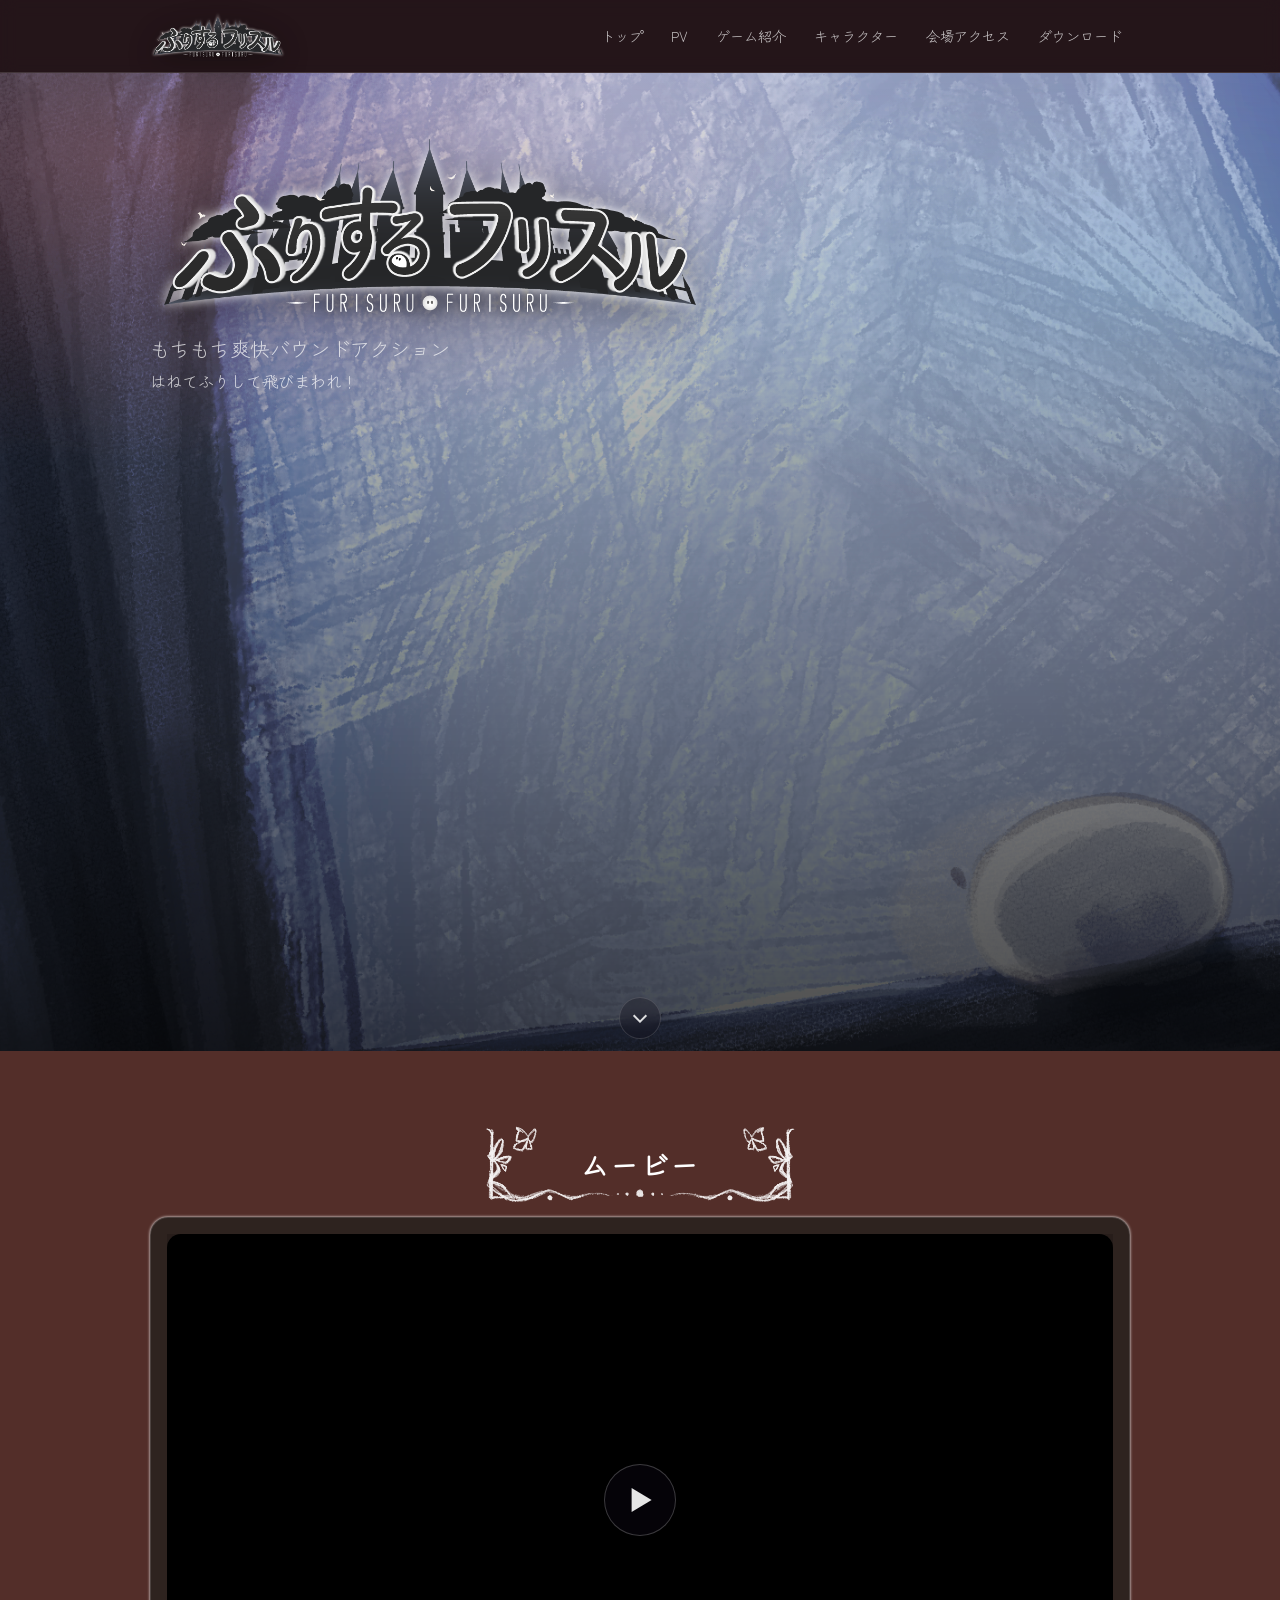
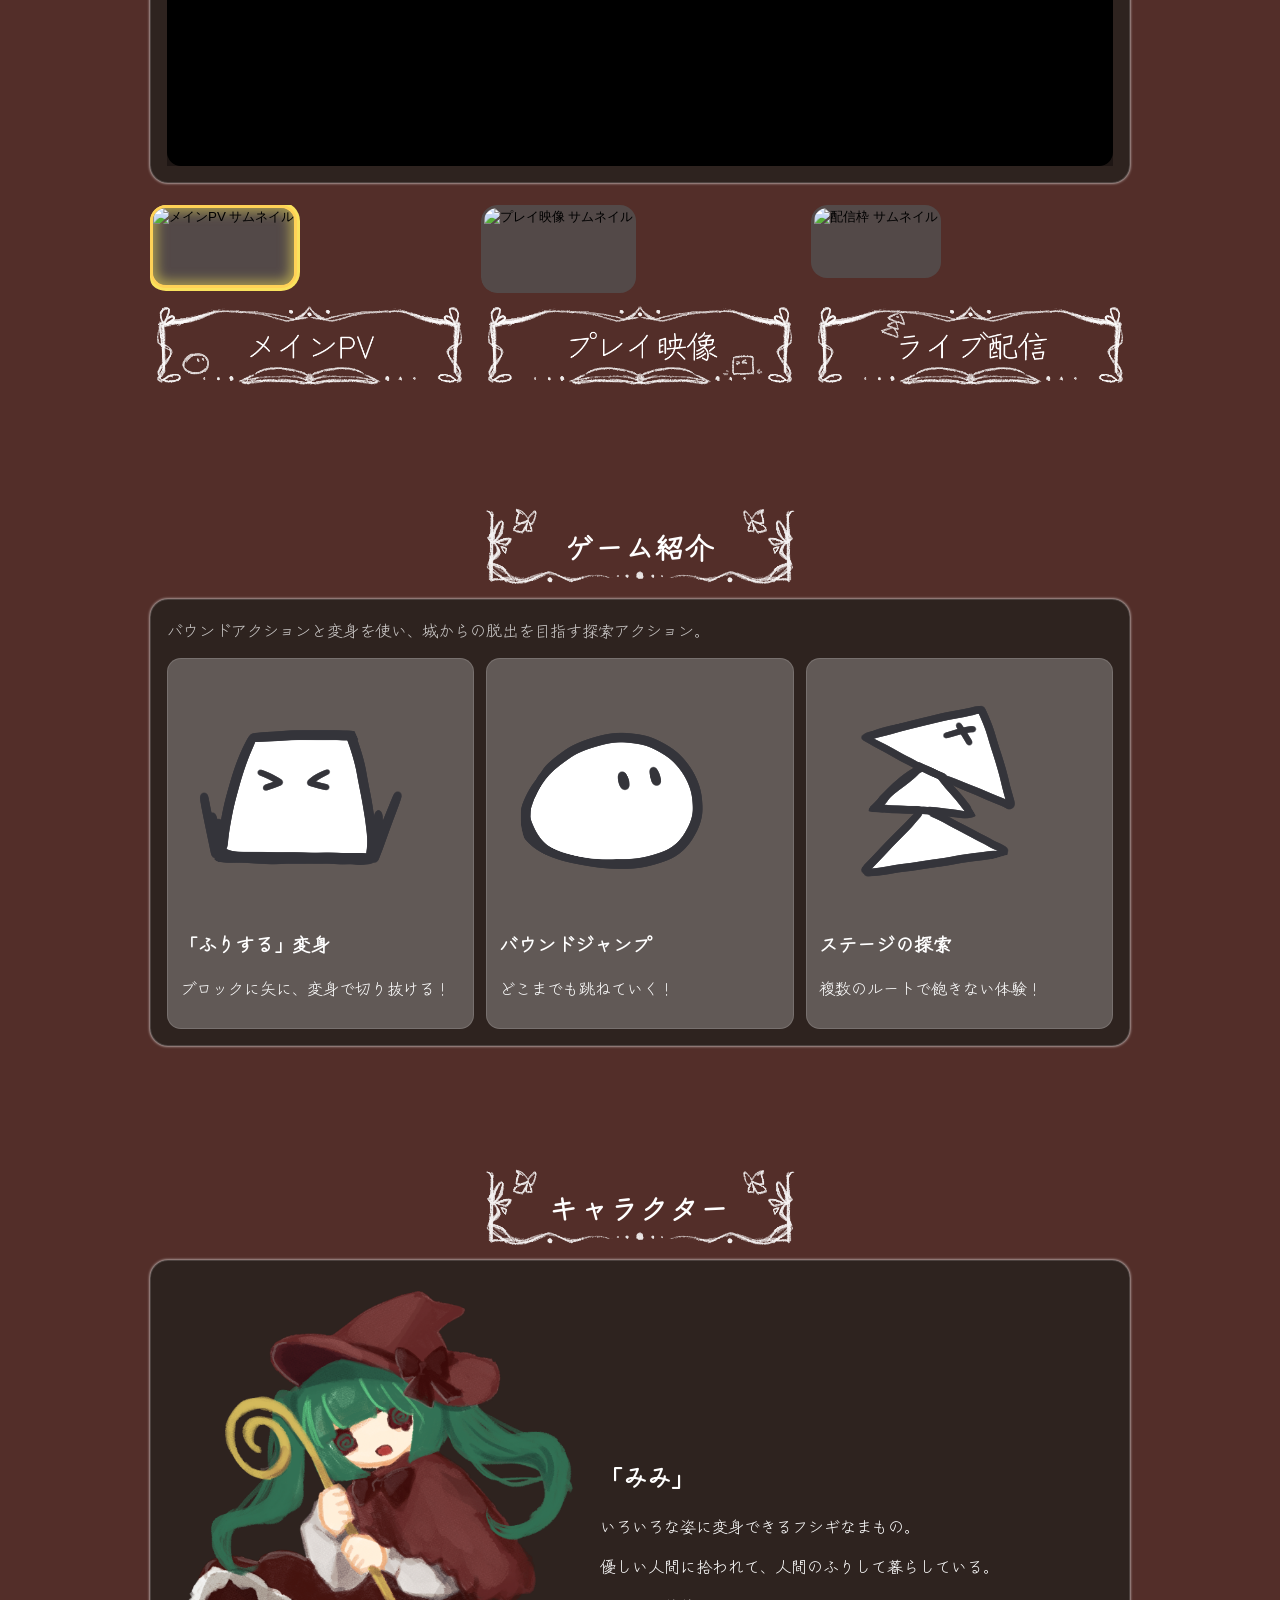
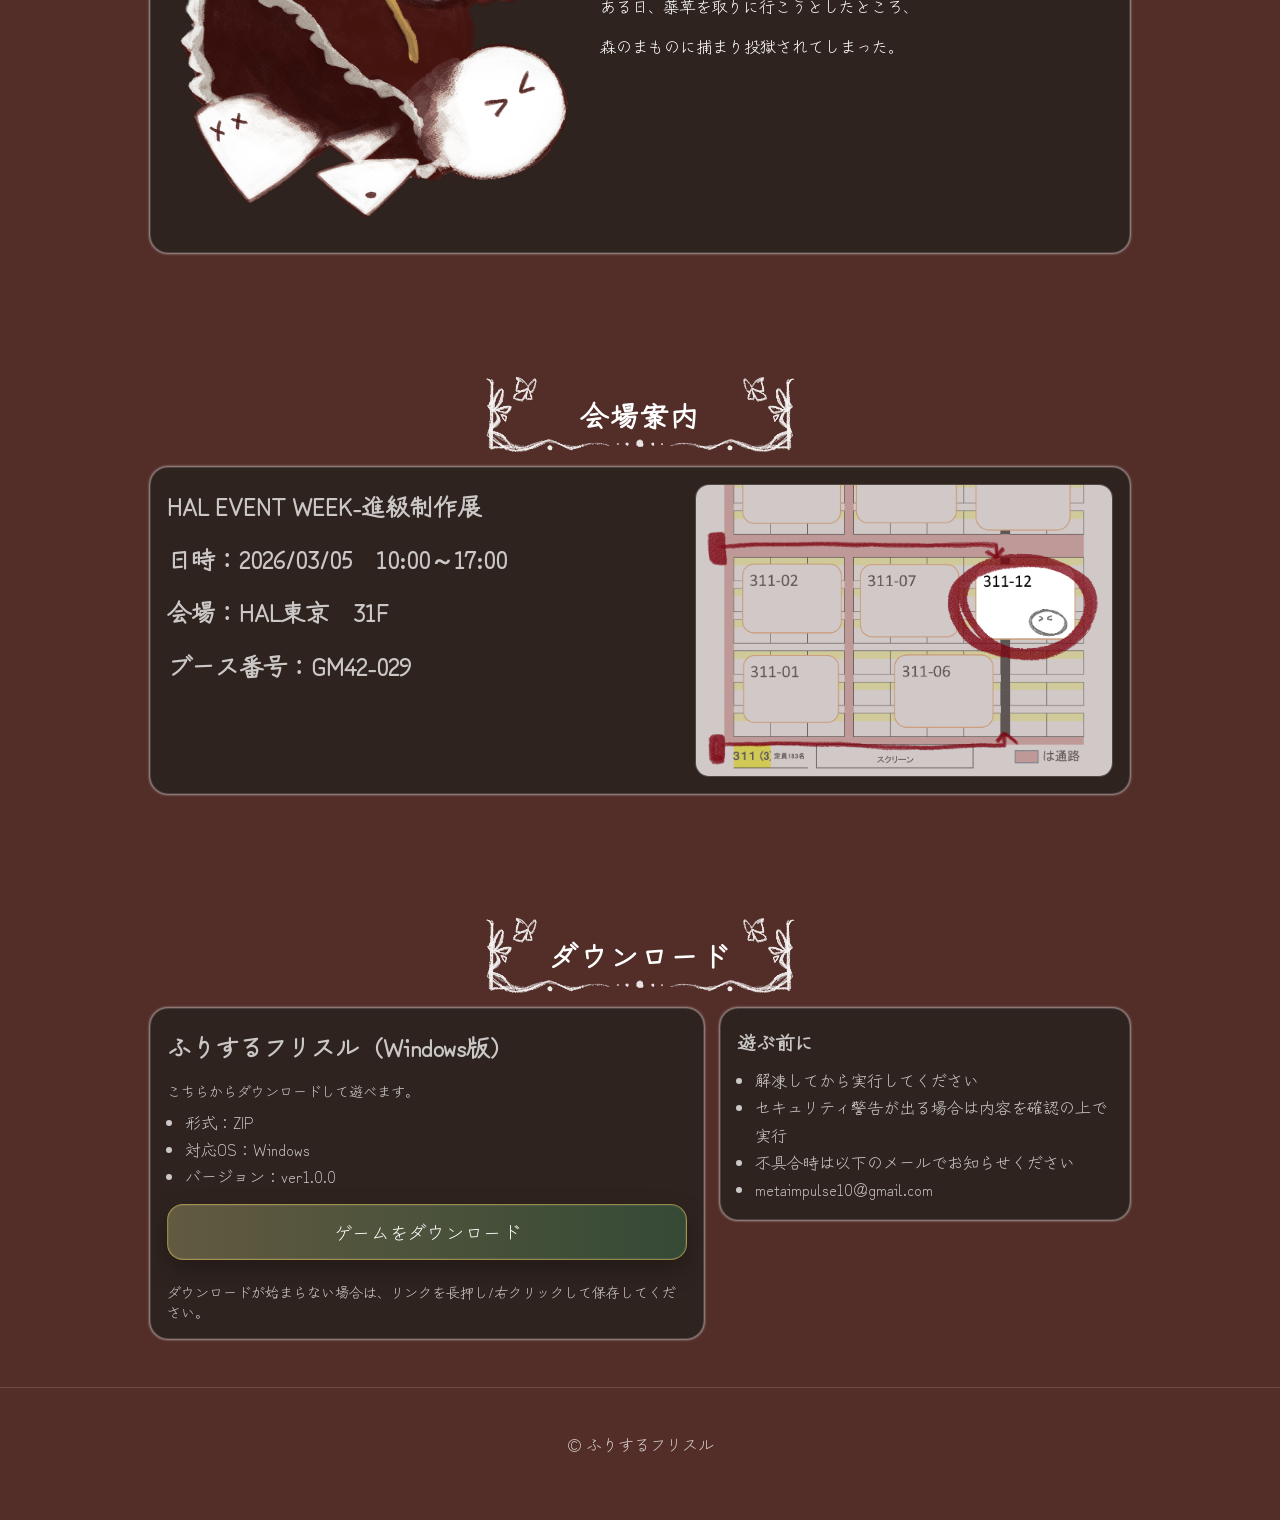
==== index.html @ 74f2aef3 "・アイコン入れた" ====
<!DOCTYPE html>
<html>
<head>
  <meta charset="UTF-8">
  <meta name="viewport" content="width=device-width, initial-scale=1">
  <link rel="icon" href="favicon.ico">
  <link rel="stylesheet" type="text/css" href="./stylesheet.css"/>
  <link href="https://fonts.googleapis.com/css2?family=Zen+Kurenaido&display=swap" rel="stylesheet">
  <title>ふりするフリスル</title>
  
  <!-- OGP / SNS Preview -->
  <meta property="og:type" content="website">
  <meta property="og:site_name" content="ふりするフリスル">
  <meta property="og:title" content="ふりするフリスル | もちもち爽快バウンドアクション">
  <meta property="og:description" content="はねてふりして飛びまわれ！ バウンドアクションと変身を使い、城からの脱出を目指す探索アクション。PV・キャラクター・会場案内・ダウンロード情報を掲載。">
  <meta property="og:url" content="https://planetalize.github.io/Furisuru_Pages/index.html">
<meta property="og:image" content="https://planetalize.github.io/Furisuru_Pages/ogp.webp?v=3">
  <meta property="og:image:width" content="1200">
  <meta property="og:image:height" content="630">
  <meta property="og:locale" content="ja_JP">

  <meta name="discord:card" content="summary_large_image">
  <meta name="discord:title" content="ふりするフリスル | もちもち爽快バウンドアクション">
  <meta name="discord:description" content="はねてふりして飛びまわれ！ バウンドアクションと変身を使い、城からの脱出を目指す探索アクション。PV・キャラクター・会場案内・ダウンロード情報を掲載。">
  <meta name="discord:image" content="https://planetalize.github.io/Furisuru_Pages/ogp.webp?v=3">

  <!-- Twitter Card（Discord以外にも効く） -->
  <meta name="twitter:card" content="summary_large_image">
  <meta name="twitter:title" content="ふりするフリスル | もちもち爽快バウンドアクション">
  <meta name="twitter:description" content="はねてふりして飛びまわれ！ PV・キャラクター・会場案内・ダウンロード情報を掲載。">
  <meta name="twitter:image" content="https://planetalize.github.io/Furisuru_Pages/ogp.webp?v=3">

  <!-- 任意（UIテーマ色） -->
  <meta name="theme-color" content="#3E433D">
</head>
<body>
  <header class="topbar">
    <div class="container">
    <div class="topbar__inner">
      <a class="brand">
        <img class="brand__logo" src="Titlelogo.png" alt="ふりするフリスル">
      </a>
      <nav class="nav">
        <a href="#top">トップ</a>
        <a href="#movie">PV</a>
        <a href="#about">ゲーム紹介</a>
        <a href="#chara">キャラクター</a>
        <a href="#access">会場アクセス</a>
        <!-- <a href="#call">呼び出し</a> -->
        <a href="#download">ダウンロード</a>
      </nav>
      </div>
    </div>
  </header>

  <main id="top">
    <!-- ヒーロー -->
    <section class="hero">
      <div class="hero__bg"></div>
      <div class="container">
      <div class="hero__inner">
        <div class="hero__text">
          <h1 class="title">
            <img class="title__logo" src="Titlelogo.png" alt="ふりするフリスル">
          </h1>
          <p class="catch">もちもち爽快バウンドアクション</p>
          <p class="subcatch">はねてふりして飛びまわれ！</p>
        </div>
      </div>
      </div>
      <a class="scroll-hint" href="#download" aria-label="下へスクロール">
        <span class="scroll-hint__chev" aria-hidden="true"></span>
      </a>
    </section>

        <!-- PV -->
<section id="movie" class="section">
  <div class="container">
    <h2 class="section-title"><span>ムービー</span></h2>

    <div class="card pv-card">
      <!-- メインプレイヤー -->
      <div class="pv-player" data-current="k9iTbm3f8bg">
        <div class="video__frame pv-embed">
          <iframe
            id="pvPlayer"
            src="https://www.youtube.com/embed/k9iTbm3f8bg?rel=0&modestbranding=1&playsinline=1"
            title="ふりするフリスル PV"
            loading="lazy"
            allow="accelerometer; autoplay; clipboard-write; encrypted-media; gyroscope; picture-in-picture; web-share"
            allowfullscreen>
          </iframe>
        </div>

        <!-- クリックで消える再生ボタンUI（オーバーレイ） -->
        <button class="pv-overlay" type="button" aria-label="再生">
          <span class="pv-overlay__btn" aria-hidden="true"></span>
        </button>
      </div>
    </div>

      <!-- 下部サムネ列（例：3本） -->
    <div class="pv-thumbs" aria-label="動画一覧">
      <button class="pv-thumb js-switch is-active" type="button"
              data-video="k9iTbm3f8bg" aria-pressed="true">
        <span class="pv-thumb__media">
          <img
            src="https://i.ytimg.com/vi/k9iTbm3f8bg/mqdefault.jpg"
            srcset="https://i.ytimg.com/vi/k9iTbm3f8bg/maxresdefault.jpg 1280w,
                    https://i.ytimg.com/vi/k9iTbm3f8bg/mqdefault.jpg 320w"
            sizes="(max-width: 860px) 33vw, 300px"
            alt="メインPV サムネイル"
            loading="lazy">
        </span>
      </button>

      <button class="pv-thumb js-switch" type="button"
              data-video="nunFXQN7xOU" aria-pressed="false">
        <span class="pv-thumb__media">
          <img
            src="https://i.ytimg.com/vi/nunFXQN7xOU/mqdefault.jpg"
            srcset="https://i.ytimg.com/vi/nunFXQN7xOU/maxresdefault.jpg 1280w,
                    https://i.ytimg.com/vi/nunFXQN7xOU/mqdefault.jpg 320w"
            sizes="(max-width: 860px) 33vw, 300px"
            alt="プレイ映像 サムネイル"
            loading="lazy">
        </span>
      </button>

      <button class="pv-thumb js-switch" type="button"
              data-video="htgd2StqLcw" aria-pressed="false">
        <span class="pv-thumb__media">
          <img
            src="https://i.ytimg.com/vi/htgd2StqLcw/mqdefault.jpg"
            srcset="https://i.ytimg.com/vi/htgd2StqLcw/maxresdefault.jpg 1280w,
                    https://i.ytimg.com/vi/htgd2StqLcw/mqdefault.jpg 320w"
            sizes="(max-width: 860px) 33vw, 300px"
            alt="配信枠 サムネイル"
            loading="lazy">
        </span>
      </button>
      <button class="pv-thumb js-switch" type="button"
              data-video="8nMypyx695M" aria-pressed="false">
              <img class="pv-thumb__banner" src="thumb_mainpv.png" alt="メインPV">
      </button>
      <button class="pv-thumb js-switch" type="button"
              data-video="VIDEO_ID_2" aria-pressed="false">
              <img class="pv-thumb__banner" src="thumb_play.png" alt="プレイ映像">
      </button>
      <button class="pv-thumb js-switch" type="button"
              data-video="VIDEO_ID_3" aria-pressed="false">
              <img class="pv-thumb__banner" src="thumb_stream.png" alt="配信枠">
      </button>
    </div>

  </div>
</section>

    <!-- ゲーム紹介 -->
    <section id="about" class="section">
      <div class="container">
        <h2 class="section-title"><span>ゲーム紹介</span></h2>

        <div class="card">
          <p class="lead">
            バウンドアクションと変身を使い、城からの脱出を目指す探索アクション。
          </p>

          <div class="features">
            <div class="feature">
              <div class="feature__media">
                <img src="cube_icon.png" alt="ふりする変身のイメージ">
              </div>
              <div class="feature__body">
                <h3>「ふりする」変身</h3>
                <p>ブロックに矢に、変身で切り抜ける！</p>
              </div>
            </div>
            <div class="feature">
                <div class="feature__media">
                  <img src="ball_icon.png" alt="バウンドジャンプのイメージ">
                </div>
              <div class="feature__body">
                <h3>バウンドジャンプ</h3>
                <p>どこまでも跳ねていく！</p>
              </div>
            </div>
            <div class="feature">
                <div class="feature__media">
                  <img src="arrow_icon.png" alt="ステージ探索のイメージ">
                </div>
              <div class="feature__body">
                <h3>ステージの探索</h3>
                <p>複数のルートで飽きない体験！</p>
              </div>
            </div>
          </div>
        </div>
      </div>
    </section>


    <!-- キャラクター -->
    <section id="chara" class="section">
      <div class="container">
        <h2 class="section-title"><span>キャラクター</span></h2>

        <div class="card split">
          <div class="split__media">
            <img src="furisuru_prof.png" alt="ふりする" />
          </div>
          <div class="split__text">
            <h2>「みみ」</h2>
            <p>いろいろな姿に変身できるフシギなまもの。</p>
            <p>優しい人間に拾われて、人間のふりして暮らしている。</p>
            <p>ある日、薬草を取りに行こうとしたところ、</p>
            <p>森のまものに捕まり投獄されてしまった。</p>
          </div>
        </div>
      </div>
    </section>

    <!-- 会場アクセス -->
    <section id="access" class="section">
      <div class="container">
        <h2 class="section-title"><span>会場案内</span></h2>
        <div class="card access-card">
          <div class="access-layout">
            <div class="access__text">
              <h2 class="lead">HAL EVENT WEEK-進級制作展</h2>
              <h2 class="lead">日時：2026/03/05　10:00～17:00</h2>
              <h2 class="lead">会場：HAL東京　31F</h2>
              <h2 class="lead">ブース番号：GM42-029</h2>
            </div>

            <div class="access__map">
              <img src="map_access.png" alt="会場案内マップ">
            </div>
          </div>
        </div>
      </div>
    </section>
    
    <!-- <section id="call" class="section">
      <div class="container">
        <h2 class="section-title"><span>呼び出し</span></h2>

        <div class="call-grid">

          <div class="card call-info">
            <h3 class="lead">当日、会場で整理券を配布予定！</h3>
            <ul class="call-notes">
              <li>整理券の呼び出し番号を会場内で掲示</li>
              <li>番号が近くなったらブース付近へお越しください</li>
              <li>混雑時は待ち時間が前後する場合があります</li>
            </ul>
          </div>


          <div class="card call-status" aria-live="polite">
            <p class="call-status__label">現在の呼び出し番号</p>
            <p class="call-status__number">なし</p>

            <div class="call-status__subgrid">
              <div class="call-mini">
                <p class="call-mini__label">待ち時間目安</p>
                <p class="call-mini__value">0分</p>
              </div>
              <div class="call-mini">
                <p class="call-mini__label">最終更新</p>
                <p class="call-mini__value">9:30</p>
              </div>
            </div>
          </div>
        </div>
      </div>
    </section> -->

    <!-- ダウンロード -->
    <section id="download" class="section">
      <div class="container">
        <h2 class="section-title"><span>ダウンロード</span></h2>

        <div class="download-grid">
          <!-- メインのDLカード -->
          <div class="card download-card">
            <div class="download-card__main">
              <div class="download-card__text">
                <h2 class="lead">ふりするフリスル（Windows版）</h2>
                <p class="note">こちらからダウンロードして遊べます。</p>
                <ul class="download-meta">
                  <li>形式：ZIP</li>
                  <li>対応OS：Windows</li>
                  <li>バージョン：ver1.0.0</li>
                </ul>
              </div>

              <div class="download-card__actions">
                <a class="download-btn"
                  href="https://github.com/planetalize/Furisuru_Pages/releases/latest/download/Furisuru_ver1.0.0.zip"
                  target="_blank" rel="noopener">
                  ゲームをダウンロード
                </a>

                <!-- 任意：ZIPが開かれた時の保険用 -->
                <p class="note">ダウンロードが始まらない場合は、リンクを長押し/右クリックして保存してください。</p>
              </div>
            </div>
          </div>

          <!-- 任意：補足カード（README / 操作説明 など） -->
          <div class="card download-subcard">
            <h3 class="lead">遊ぶ前に</h3>
            <ul class="download-meta">
              <li>解凍してから実行してください</li>
              <li>セキュリティ警告が出る場合は内容を確認の上で実行</li>
              <li>不具合時は以下のメールでお知らせください</li>
              <li>metaimpulse10@gmail.com</li>
            </ul>
          </div>
        </div>
      </div>
    </section>

    <footer class="footer">
      <div class="container">
        <p>© ふりするフリスル</p>
      </div>
    </footer>
  </main>
  
  <!-- 1) 埋め込みプレイヤー -->
<script>
(() => {
  const iframe = document.getElementById("pvPlayer");
  const playerWrap = document.querySelector(".pv-player");
  const overlay = document.querySelector(".pv-overlay");
  const switches = Array.from(document.querySelectorAll(".js-switch"));

  if (!iframe || !playerWrap || switches.length === 0) return;

  function setActive(videoId) {
    switches.forEach(btn => {
      const isActive = btn.dataset.video === videoId;
      btn.classList.toggle("is-active", isActive);
      btn.setAttribute("aria-pressed", isActive ? "true" : "false");
    });
  }

  function setVideo(videoId, autoplay) {
    if (!videoId) return;

    playerWrap.dataset.current = videoId;

    const url = new URL(`https://www.youtube.com/embed/${videoId}`);
    url.searchParams.set("rel", "0");
    url.searchParams.set("modestbranding", "1");
    url.searchParams.set("playsinline", "1");
    if (autoplay) url.searchParams.set("autoplay", "1");

    iframe.src = url.toString();

    // 再生UI（オーバーレイ）を消す
    playerWrap.classList.add("is-playing");

    // 選択サムネを強調
    setActive(videoId);
  }

  // 初期状態の選択を揃える（HTMLの is-active と data-current の不一致対策）
  setActive(playerWrap.dataset.current);

  // オーバーレイクリックで現在の動画を再生
  overlay?.addEventListener("click", () => {
    setVideo(playerWrap.dataset.current, true);
  });

  // サムネクリックでメイン差し替え＋再生
  switches.forEach(btn => {
    btn.addEventListener("click", () => {
      const videoId = btn.dataset.video;
      setVideo(videoId, true);
      iframe.scrollIntoView({ behavior: "smooth", block: "center" });
    });
  });
})();
</script>
</body>

</html>
---- stylesheet.css ----
/*--------------------------------------------------------
* stylesheet.css 
*---------------------------------------------------------
〈概要〉
*  index.htmlのスタイルを定義するCSSファイル
----------------------------------------------------------
〈内容〉
* bodyの背景色を設定
* テキストの色を設定
* ヘッダーの背景色を設定
* フォントファミリー、サイズ、色を設定
--------------------------------------------------------*/

:root{
  --bg:#532e29;
  --panel:rgba(20,14,30,0.70);
  --panel2:rgba(44,34,62,0.80);
  --text:#ffffff;
  --muted:rgba(255,255,255,0.75);
  --accent:#d48cff;
  --accent2:#ff9ccf;
  --border:rgba(255,255,255,0.14);
}

.zen-kurenaido-regular {
  font-family: "Zen Kurenaido", sans-serif;
  font-weight: lighter;
  font-style: normal;
}


*{ box-sizing:border-box; }
html,body{ margin:0; padding:0; }
body{
  color:#fff;
  background-color: var(--bg);
  background-size: cover;
  background-position: center;
  background-repeat: no-repeat;
  background-attachment: fixed; /* スマホだと重い場合あり */

  color:var(--text);
  font-family: "Zen Kurenaido", sans-serif;
}

a{ color:inherit; text-decoration:none; }
img{ max-width:100%; height:auto; display:block; }

.sr-only{
  position: absolute;
  width: 1px;
  height: 1px;
  padding: 0;
  margin: -1px;
  overflow: hidden;
  clip: rect(0,0,0,0);
  white-space: nowrap;
  border: 0;
}

.brand__logo{
  height: 48px;
  width: auto;
  display: block;
  filter: drop-shadow(0 6px 14px rgba(0,0,0,.35));
}

.title__logo{
  width: min(92vw, 560px);
  height: auto;
  display: block;
  filter: drop-shadow(0 12px 28px rgba(0,0,0,.40));
}

/* brand が画像でも崩れないように */
.brand{ display:flex; align-items:center; gap:10px; font-weight: 700; letter-spacing: .08em; }


.container{
  width:min(980px, 92vw);
  margin:0 auto;
}

.topbar{
  position:sticky;
  top:0;
  z-index:10;
  background:rgba(12,8,18,0.65);
  backdrop-filter: blur(8px);
  border-bottom:1px solid var(--border);
}
.topbar__inner{
  display:flex;
  align-items:center;
  justify-content:space-between;
  gap:16px;
  padding:12px 0;
}
.brand{ font-size:16px; letter-spacing:0.08em; }
.nav{ display:flex; gap:12px; font-size:14px; color:var(--muted); }
.nav a{ padding:6px 8px; border-radius:10px; }
.nav a:hover{ background:rgba(255,255,255,0.08); color:var(--text); }

.hero{
  position:relative;
  padding:56px 0 640px;
  overflow:hidden;
}
.hero__bg{
  position:absolute;
  inset:0;
    background:
    radial-gradient(1200px 520px at 12% 8%, rgba(255, 120, 120, 0.22), transparent 60%),
    radial-gradient(900px 420px at 88% 22%, rgba(130, 220, 255, .16), transparent 55%),
    linear-gradient(180deg, rgba(0,0,0,.10), rgba(0,0,0,.70)),
    url("hero.png") center / cover no-repeat;
  filter:saturate(1.05);
}
.hero__inner{
  position:relative;
  display:grid;
  grid-template-columns: 1.2fr 0.8fr;
  gap:24px;
  align-items:center;
}
.title{ font-size:44px; margin:0 0 8px; }
.catch{ font-size:20px; margin:0 0 6px; color:var(--muted); }
.subcatch{ margin:0 0 18px; color:var(--muted); }

.cta{ display:flex; gap:12px; flex-wrap:wrap; }
.btn{
  display:inline-flex;
  align-items:center;
  justify-content:center;
  padding:12px 16px;
  border-radius:14px;
  border:1px solid var(--border);
  background:rgba(255,255,255,0.06);
}
.btn--primary{
  background:linear-gradient(90deg, rgba(212,140,255,0.40), rgba(255,156,207,0.30));
  border-color:rgba(212,140,255,0.45);
}
.btn--ghost:hover,
.btn--primary:hover{ filter:brightness(1.08); }

.section{
  scroll-margin-top: 72px;
  padding:48px 0 ;
}

.section-title{
  position:relative;
  display:flex;
  justify-content:center;
  margin: 28px 0 14px;
  font-size: 28px;
  letter-spacing: 0.08em;
}
.section-title span{
  position:relative;
  padding: 18px 24px;
  z-index:1;
}
.section-title::before{
  content:"";
  position:absolute;
  left:50%;
  transform:translateX(-50%);
  top:50%;
  transform:translate(-50%,-50%);
  width:min(680px, 92vw);
  height:78px;
  background:url("frame_section.png") center/contain no-repeat;
  opacity:0.95;
  pointer-events:none;
}

.card{
  background:var(--panel);
  background-color: rgb(46, 35, 31);
  border:1px solid var(--border);
  border-radius:18px;
  padding:16px;
  box-shadow: 0 0px 3px rgb(255, 255, 255);
position:relative;
  overflow:hidden;
}
.card--link:hover{
  background:rgba(255, 255, 255, 0.06);
  border-color:rgb(255, 210, 87);
}

.card::before{
  content:"";
  position:absolute;
  inset:0;
  opacity:0.35;
  filter: blur(0px) saturate(1.1);
  pointer-events:none;
  z-index:0;
}
.card > *{ position:relative; z-index:1; }

.lead{ margin:0 0 14px; color:var(--muted); line-height:1.8; }

.features{
  display:grid;
  grid-template-columns: repeat(3, 1fr);
  gap:12px;
}
.feature{
  background:rgba(255, 255, 255, 0.247);
  border:1px solid var(--border);
  border-radius:14px;
  padding:12px;
}
.feature__icon{ color:var(--accent); margin-bottom:6px; }

/* YouTube iframeを動画っぽく扱う */
.video__frame{
  width:100%;
  aspect-ratio: 16 / 9;
  border-radius:14px;
  background:#000;
  border:0;
  display:block;
  overflow: hidden;
}

.video__frame iframe{
  width: 100%;
  height: 100%;
  border: 0;
  display: block;
}
.video__links{
  display: flex;
  flex-wrap: wrap;
  gap: 12px;
  margin-top: 12px;
}

/* ボタンカードを横並びに */
.pv-actions{
  margin-top:12px;
  display:flex;
  gap:12px;
}

.pv-action-card{
  flex:1;
  display:flex;
  flex-direction:column;
  gap:10px;
}

/* ボタンの見た目（既存btnを流用してもOK） */
.btn-link{
  display:inline-flex;
  align-items:center;
  justify-content:center;
  padding:12px 16px;
  border-radius:14px;
  border:1px solid var(--border);
  background:rgba(255,255,255,0.06);
}

/* 既存のbtn--primary相当の強調が欲しければ */
.btn-link:hover{
  filter:brightness(1.08);
}

.pv-action-help{
  margin:0;
  color:var(--muted);
  font-size:13px;
  line-height:1.5;
}

/* PVカード内の構成 */
.pv-card{
  display:flex;
  flex-direction:column;
  gap:12px;
  margin-bottom: 12px;
}

/* メインプレイヤー＋オーバーレイ */
.pv-player{
  position:relative;
}
.pv-player.is-playing .pv-overlay{
  opacity:0;
  pointer-events:none;
}

.pv-overlay{
  position:absolute;
  inset:0;
  border:0;
  background:linear-gradient(180deg, rgba(0,0,0,0.15), rgba(0,0,0,0.35));
  display:grid;
  place-items:center;
  cursor:pointer;
}
.pv-overlay__btn{
  width:72px;
  height:72px;
  border-radius:999px;
  border:1px solid rgba(255,255,255,0.22);
  background:rgba(12,8,18,0.45);
  backdrop-filter: blur(8px);
  position:relative;
}
.pv-overlay__btn::before{
  content:"";
  position:absolute;
  left:50%;
  top:50%;
  transform:translate(-42%,-50%);
  border-left:20px solid rgba(255,255,255,0.9);
  border-top:12px solid transparent;
  border-bottom:12px solid transparent;
}

/* サムネ一覧 */
.pv-thumbs{
  display:grid;
  grid-template-columns: repeat(3, 1fr);
  gap:12px;
  padding-top: 10px;
}
.pv-thumb{
  padding:0;
  border:0;
  border-radius:16px;
  background:rgba(255, 255, 255, 0.00);
  overflow:hidden;
  cursor:pointer;
  text-align:left;

  display:flex;
  flex-direction:column;
}

.pv-thumb__media{
  display:block;
  aspect-ratio: 16 / 9;
  background:#534948;
  overflow:hidden;

  /* 追加 */
  border:3px solid transparent;
  border-radius:16px 16px 16px 16px;  /* 上だけ丸める（バナーと分離するため） */
}

.pv-thumb__media img{
  width:100%;
  height:100%;
  display:block;
  object-fit: cover;
}

/* 選択中の強調（枠色＋外側の光） */
.pv-thumb.is-active .pv-thumb__media{
  border-color: rgb(255, 210, 87);
    box-shadow:
    0 0 0 3px rgb(250, 226, 93),
    0 0 12px 4px rgba(225,210,87,0.6) inset;
}

.pv-thumb__banner{
  width:100%;
  height:auto;
  display:block;
}

.split{
  display:grid;
  grid-template-columns: 0.9fr 1.1fr;
  gap:14px;
  align-items:center;
}
.split__media img{
  border-radius: 14px;
}
.note{ margin:12px 0 0; color:var(--muted); font-size:14px; }

.cards3{
  display:grid;
  grid-template-columns: repeat(3, 1fr);
  gap:12px;
}
.footer{
  padding:28px 0 48px;
  color:var(--muted);
  text-align:center;
  border-top:1px solid var(--border);
}

/* 会場案内：左テキスト / 右マップ */
.access-layout{
  display:grid;
  grid-template-columns: 1.1fr 0.9fr;
  gap:16px;
  align-items:start;
}

.access__text .lead{
  margin: 0 0 10px;
}

.access__text .note{
  margin-top: 8px;
}

.access__map{
  border:1px solid var(--border);
  border-radius:14px;
  overflow:hidden;
  background: rgba(255,255,255,0.03);
}

.access__map img{
  width:100%;
  height:auto;
  display:block;
  object-fit:cover;
}

/* 呼び出しセクション：2カード構成 */
.call-grid{
  display:grid;
  grid-template-columns: 1fr 0.95fr;
  gap:16px;
  align-items:start;
}

.call-notes{
  margin: 10px 0 0;
  padding-left: 18px;
  color: var(--muted);
  line-height: 1.7;
}

.call-status{
  display:flex;
  flex-direction:column;
  gap:12px;
  background:
    radial-gradient(600px 180px at 50% -20%, rgba(243, 255, 140, 0.16), transparent 60%),
    rgba(49, 54, 50, 0.95);
}

.call-status__label{
  margin:0;
  color: var(--muted);
  font-size: 14px;
  letter-spacing: 0.06em;
}

.call-status__number{
  margin:0;
  font-size: clamp(36px, 7vw, 64px);
  line-height: 1;
  color: #fff4c8;
  text-shadow: 0 0 12px rgba(255, 210, 87, 0.25);
}

.call-status__subgrid{
  display:grid;
  grid-template-columns: 1fr 1fr;
  gap:10px;
}

.call-mini{
  border:1px solid var(--border);
  border-radius:12px;
  padding:10px 12px;
  background: rgba(255,255,255,0.03);
}

.call-mini__label{
  margin:0;
  color: var(--muted);
  font-size: 12px;
}

.call-mini__value{
  margin:4px 0 0;
  font-size: 22px;
  line-height: 1.2;
}

/* ダウンロードセクション */
.download-grid{
  display:grid;
  grid-template-columns: 1.15fr 0.85fr;
  gap:16px;
  align-items:start;
}

.download-card__main{
  display:flex;
  flex-direction:column;
  gap:14px;
}

.download-card__text .lead{
  margin:0 0 8px;
}

.download-meta{
  margin:8px 0 0;
  padding-left:18px;
  color:var(--muted);
  line-height:1.7;
}

.download-card__actions{
  display:flex;
  flex-direction:column;
  gap:10px;
}

/* DLボタン（このセクション専用） */
.download-btn{
  display:inline-flex;
  align-items:center;
  justify-content:center;
  width:100%;
  min-height:56px;
  padding:14px 18px;
  border-radius:16px;
  border:1px solid rgba(255,210,87,0.45);
  background:linear-gradient(90deg, rgba(254, 255, 167, 0.25), rgba(87, 255, 157, 0.18));
  box-shadow:
    0 0 0 1px rgba(255,255,255,0.08) inset,
    0 10px 24px rgba(0,0,0,0.25);
  color:#fff;
  font-size:18px;
  letter-spacing:0.04em;
  text-align:center;
  cursor:pointer;
}

.download-btn:hover{
  filter:brightness(1.08);
}

.download-subcard .lead{
  margin:0 0 8px;
}

/* スクロール誘導（ヒーロー下の矢印） */
.scroll-hint{
  position:absolute;
  left:50%;
  bottom:12px;
  transform:translateX(-50%);
  width:42px;
  height:42px;
  display:grid;
  place-items:center;
  border-radius:999px;
  border:1px solid var(--border);
  background:rgba(12,8,18,0.28);
  backdrop-filter: blur(8px);
  z-index:2; /* hero__bg より前に */
}

.scroll-hint__chev{
  width:10px;
  height:10px;
  border-right:2px solid rgba(255,255,255,0.85);
  border-bottom:2px solid rgba(255,255,255,0.85);
  transform: rotate(45deg);
  margin-top:-4px;
  animation: scrollHint 1.2s ease-in-out infinite;
}

@keyframes scrollHint{
  0%,100%{ opacity:0.6; margin-top:-4px; }
  50%{ opacity:1; margin-top:2px; }
}

@media (prefers-reduced-motion: reduce){
  .scroll-hint__chev{ animation:none; }
}
@media (prefers-reduced-motion: no-preference){
  html{ scroll-behavior: smooth; }
}

/* スマホ最適化 */
@media (max-width: 860px){
  /* 既存 */
  .features{ grid-template-columns: 1fr; }
  .split{ grid-template-columns: 1fr; }
  .cards3{ grid-template-columns: 1fr; }
  .nav{ display:none; }
  body{ background-attachment: scroll; }

  /* 追加：ヒーローを目立たせる */
  .hero{
    padding: 22px 0 22px;
  }

  .hero__inner{ 
    grid-template-columns: 1fr;
    gap: 16px;
  }

  .hero__art img{
    width: min(78vw, 320px);
    margin: 8px auto 0;
  }

  .hero__text{
    text-align: left;          /* 好みで center でもOK */
  }

  .title{
    font-size: 38px;           /* もう一段強くする */
    line-height: 1.1;
  }

  .catch{
    font-size: 16px;
  }

  .subcatch{
    font-size: 14px;
  }

  .cta{
    display: flex;
    flex-direction: column;
    gap: 12px;
  }

  .btn{
    width: 100%;
    min-width: 0;
    padding: 14px 16px;
  }

  /* About 内の feature を 1カラムでカードとして表示 */
  #about .features{ gap: 12px; }
  #about .feature{
    border: 1px solid rgba(255,255,255,0.10);
    background: rgba(255,255,255,0.04);
    padding: 14px 14px;
    border-radius: 16px;
  }
  #about .feature + .feature{ border-top: 0; }
  
  .section{ padding: 32px 0; }
  
  .feature{
    display: flex;
    gap: 10px;
    align-items: flex-start;
  }
  .feature__icon{ margin-top: 2px; line-height: 1; }
  
  .feature__body h3{ 
    font-size:18px; letter-spacing:0.02em; 
    margin: 0;
  }
  .feature__body p{ 
    color: var(--muted); line-height: 1.7; 
    margin: 6px 0 0;
  }

  .brand__logo{ height: 20px; }
  .title__logo{ width: min(92vw, 420px); }

    .access-layout{
    grid-template-columns: 1fr;
  }

  .call-grid{
    grid-template-columns: 1fr;
  }

  /* 数字カードを先に見せたいなら */
  .call-status{
    order: -1;
  }

    .download-grid{
    grid-template-columns: 1fr;
  }

  .download-btn{
    font-size:16px;
    min-height:52px;
  }

}
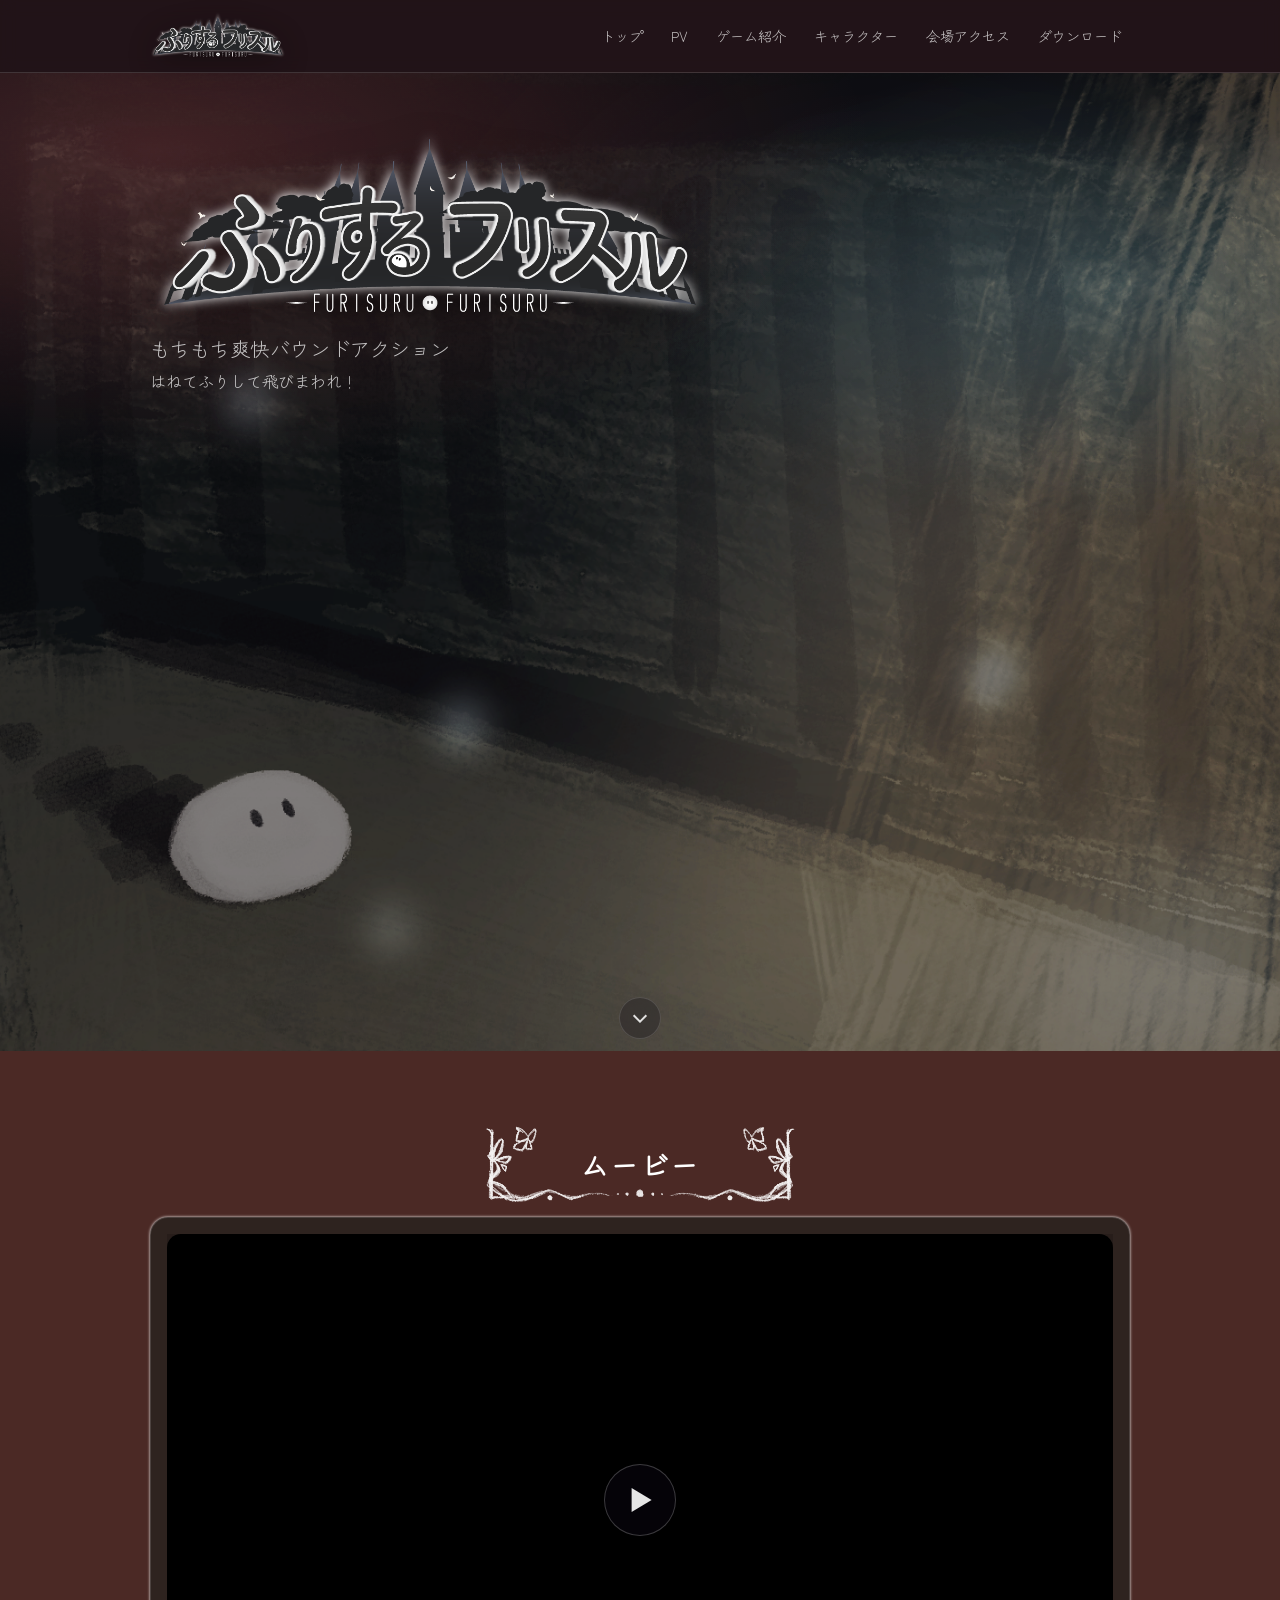
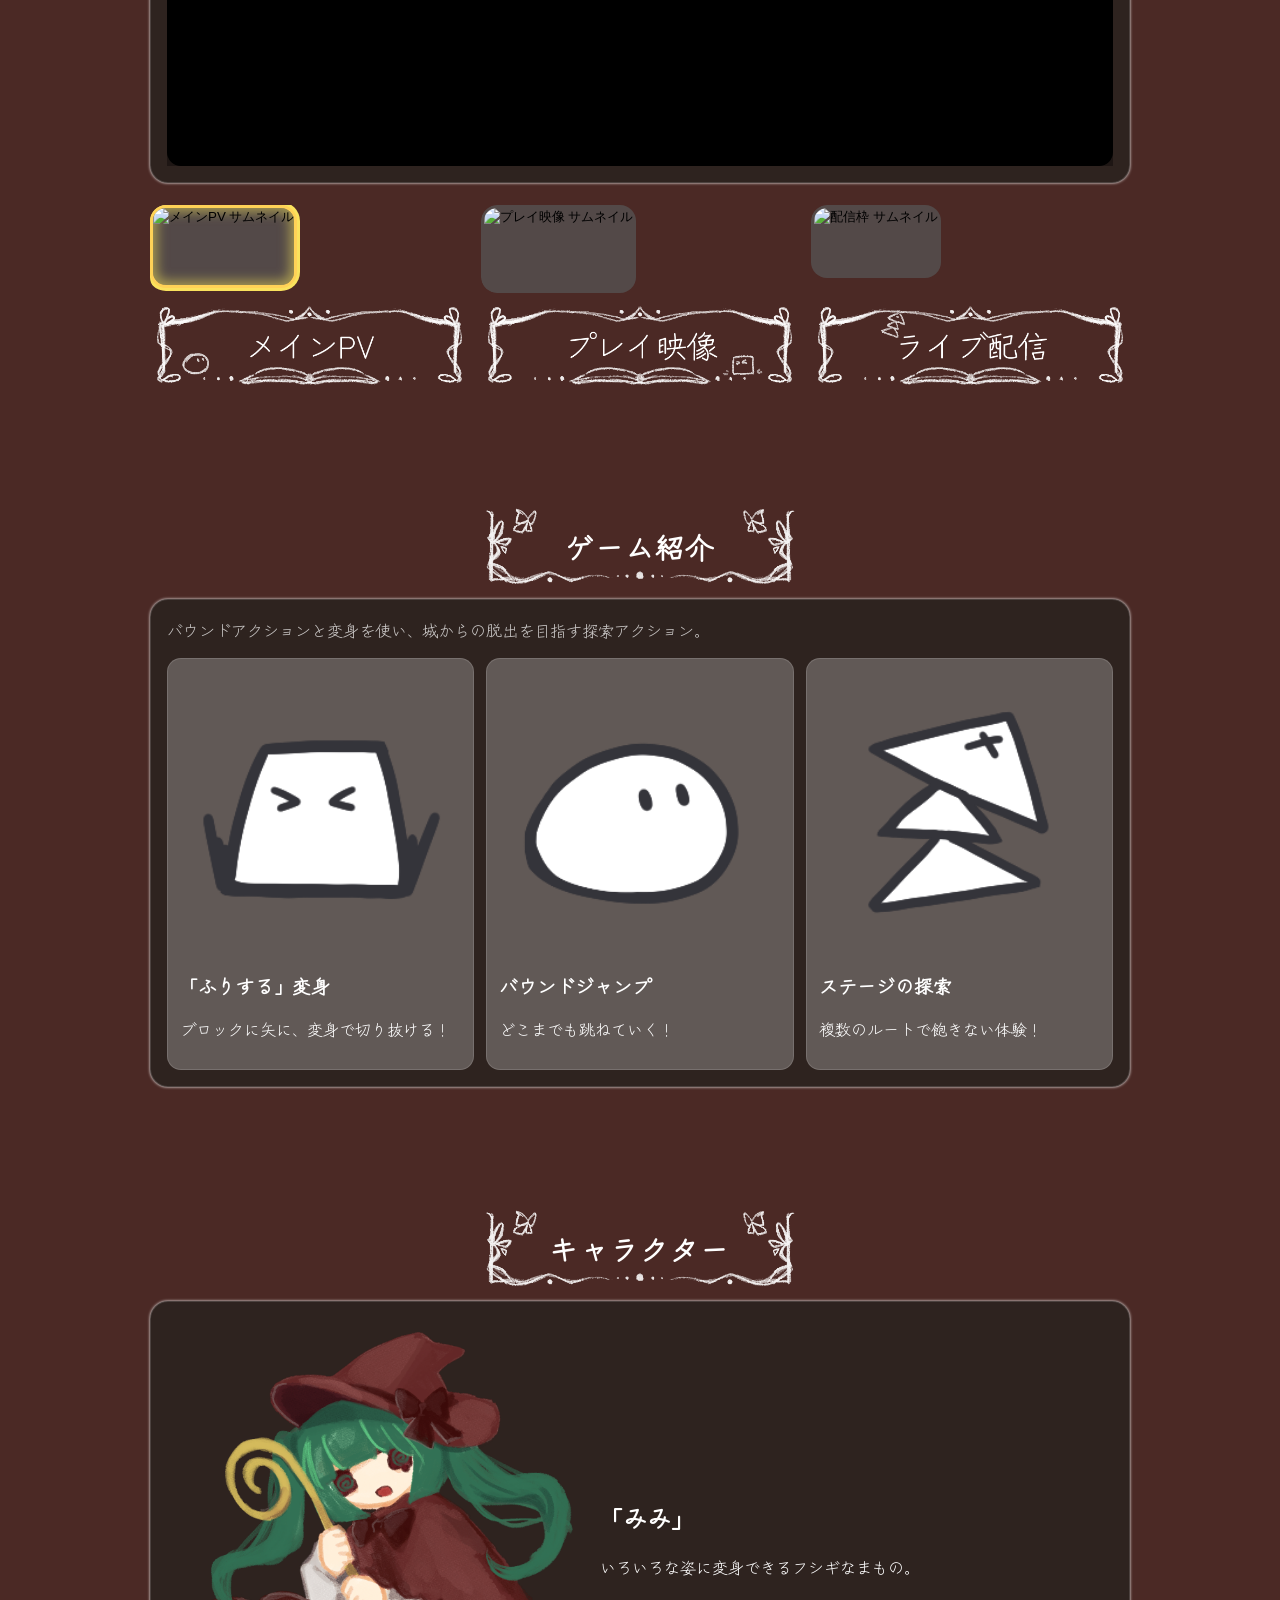
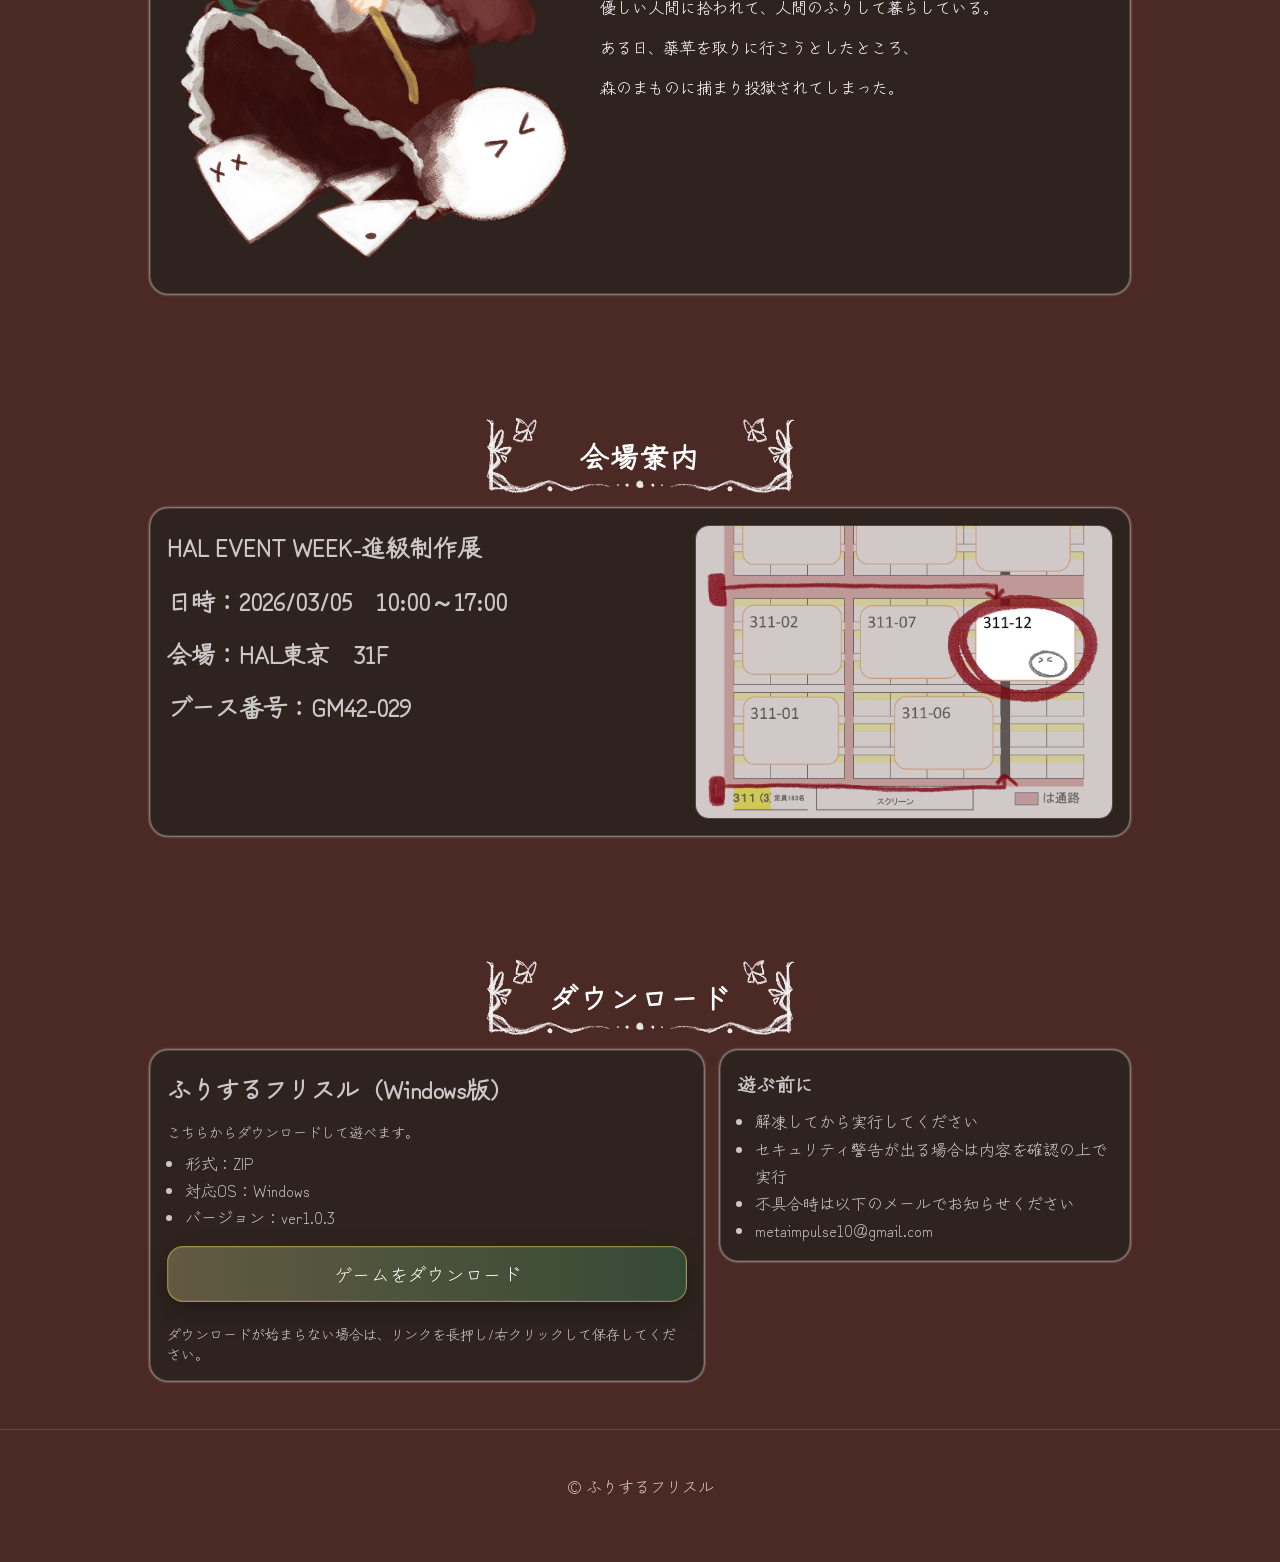
==== commit 297e1c28: "・バージョン更新" ====
--- a/index.html
+++ b/index.html
@@ -291,13 +291,13 @@
                 <ul class="download-meta">
                   <li>形式：ZIP</li>
                   <li>対応OS：Windows</li>
-                  <li>バージョン：ver1.0.0</li>
+                  <li>バージョン：ver1.0.3</li>
                 </ul>
               </div>
 
               <div class="download-card__actions">
                 <a class="download-btn"
-                  href="https://github.com/planetalize/Furisuru_Pages/releases/latest/download/Furisuru_ver1.0.0.zip"
+                  href="https://github.com/planetalize/Furisuru_Pages/releases/latest/download/Furisuru_ver1.0.3.zip"
                   target="_blank" rel="noopener">
                   ゲームをダウンロード
                 </a>
--- a/stylesheet.css
+++ b/stylesheet.css
@@ -12,7 +12,7 @@
 --------------------------------------------------------*/
 
 :root{
-  --bg:#532e29;
+  --bg:#4b2925;
   --panel:rgba(20,14,30,0.70);
   --panel2:rgba(44,34,62,0.80);
   --text:#ffffff;
@@ -112,7 +112,7 @@
     background:
     radial-gradient(1200px 520px at 12% 8%, rgba(255, 120, 120, 0.22), transparent 60%),
     radial-gradient(900px 420px at 88% 22%, rgba(130, 220, 255, .16), transparent 55%),
-    linear-gradient(180deg, rgba(0,0,0,.10), rgba(0,0,0,.70)),
+    linear-gradient(180deg, rgba(0,0,0,.10), rgba(0, 0, 0, 0.199)),
     url("hero.png") center / cover no-repeat;
   filter:saturate(1.05);
 }
@@ -215,7 +215,25 @@
   border-radius:14px;
   padding:12px;
 }
-.feature__icon{ color:var(--accent); margin-bottom:6px; }
+
+.feature__media{
+  display: grid;
+  place-items: center;
+  overflow: hidden;
+}
+
+.feature__media img{
+  width: 100%;
+  height: 100%;
+  object-fit: contain;
+  display: block;
+}
+
+/* 本文側をしっかり伸ばす（横幅圧迫を防ぐ） */
+.feature__body{
+  flex: 1;
+  min-width: 0;
+}
 
 /* YouTube iframeを動画っぽく扱う */
 .video__frame{
@@ -662,7 +680,31 @@
     gap: 10px;
     align-items: flex-start;
   }
-  .feature__icon{ margin-top: 2px; line-height: 1; }
+
+    #about .feature{
+    display: flex;
+    gap: 12px;
+    align-items: center; /* start でもOKだが center の方が安定しやすい */
+  }
+
+  /* アイコン枠のサイズを固定する */
+  #about .feature__media{
+    flex: 0 0 88px;
+    width: 88px;
+    height: 88px;
+    margin: 0;
+  }
+
+  #about .feature__body h3{
+    margin: 0;
+    font-size: 18px;
+    line-height: 1.35;
+  }
+
+  #about .feature__body p{
+    margin: 6px 0 0;
+    line-height: 1.6;
+  }
   
   .feature__body h3{ 
     font-size:18px; letter-spacing:0.02em; 
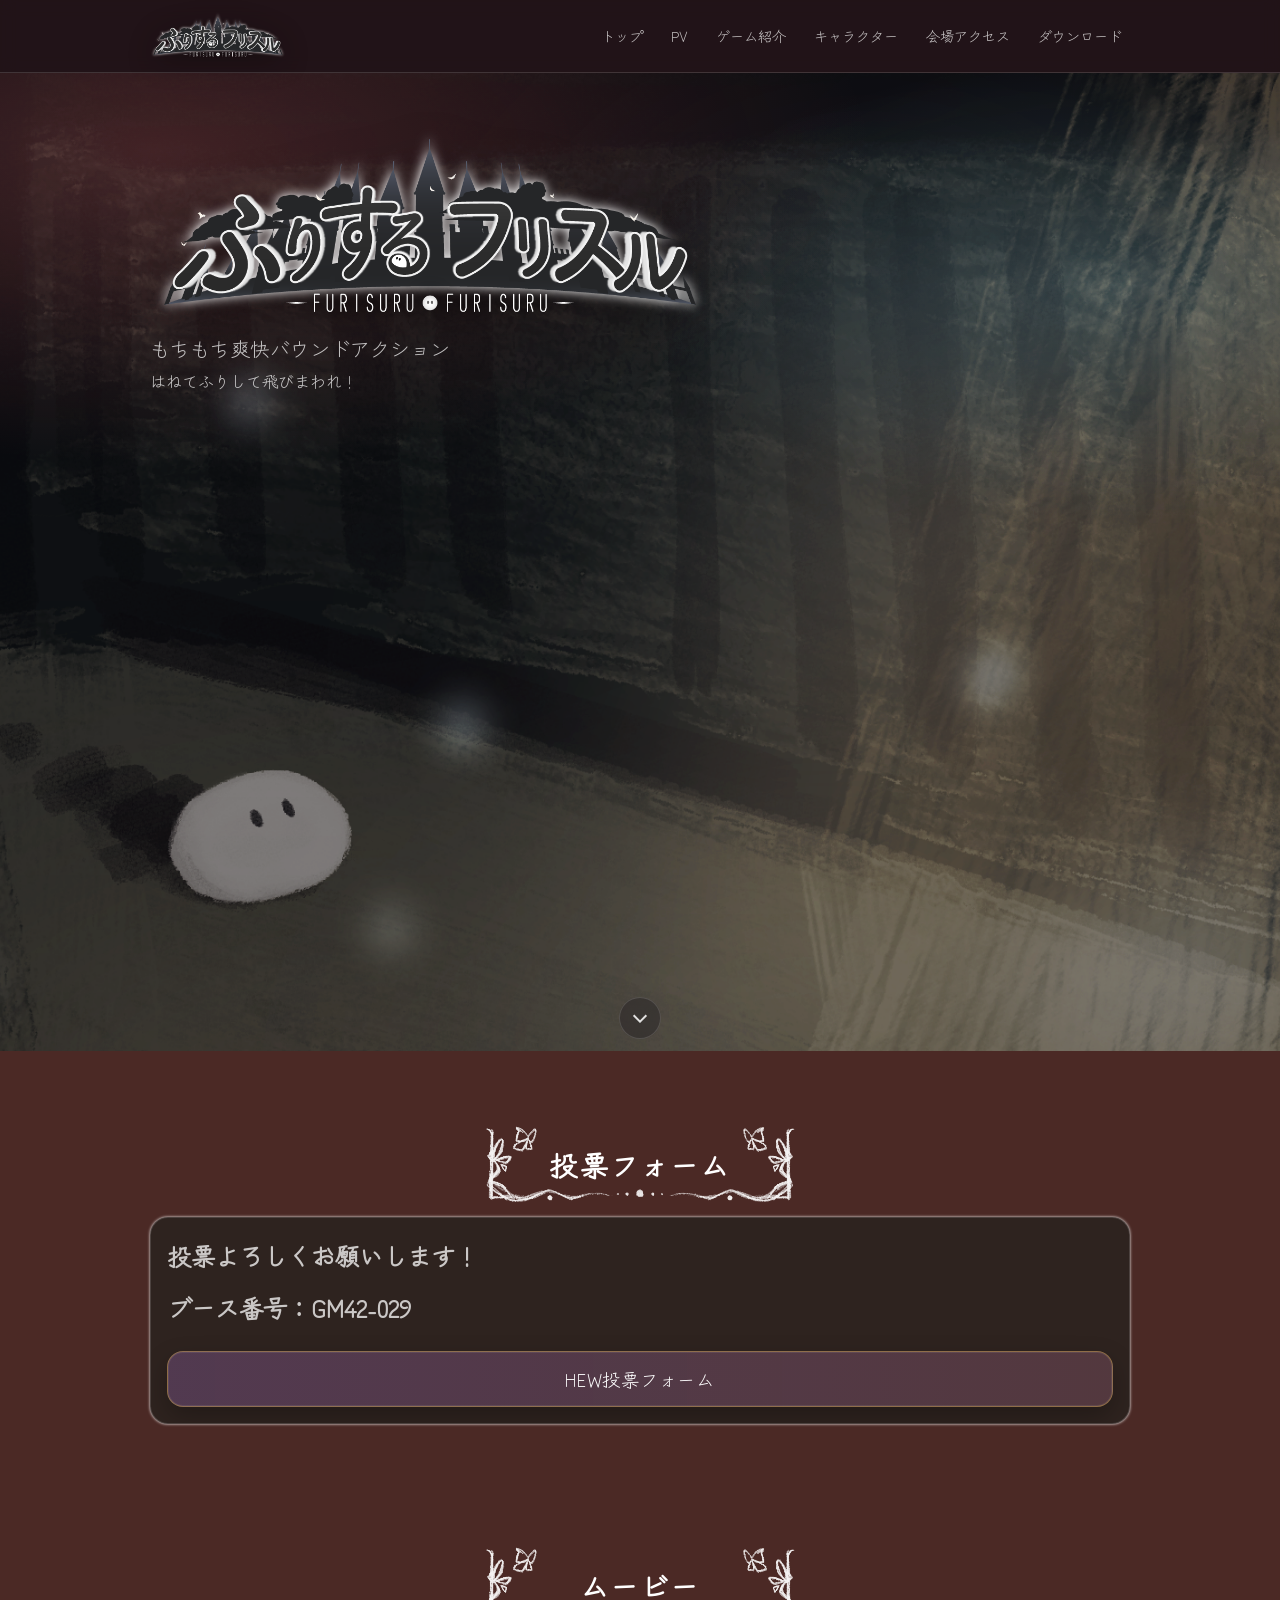
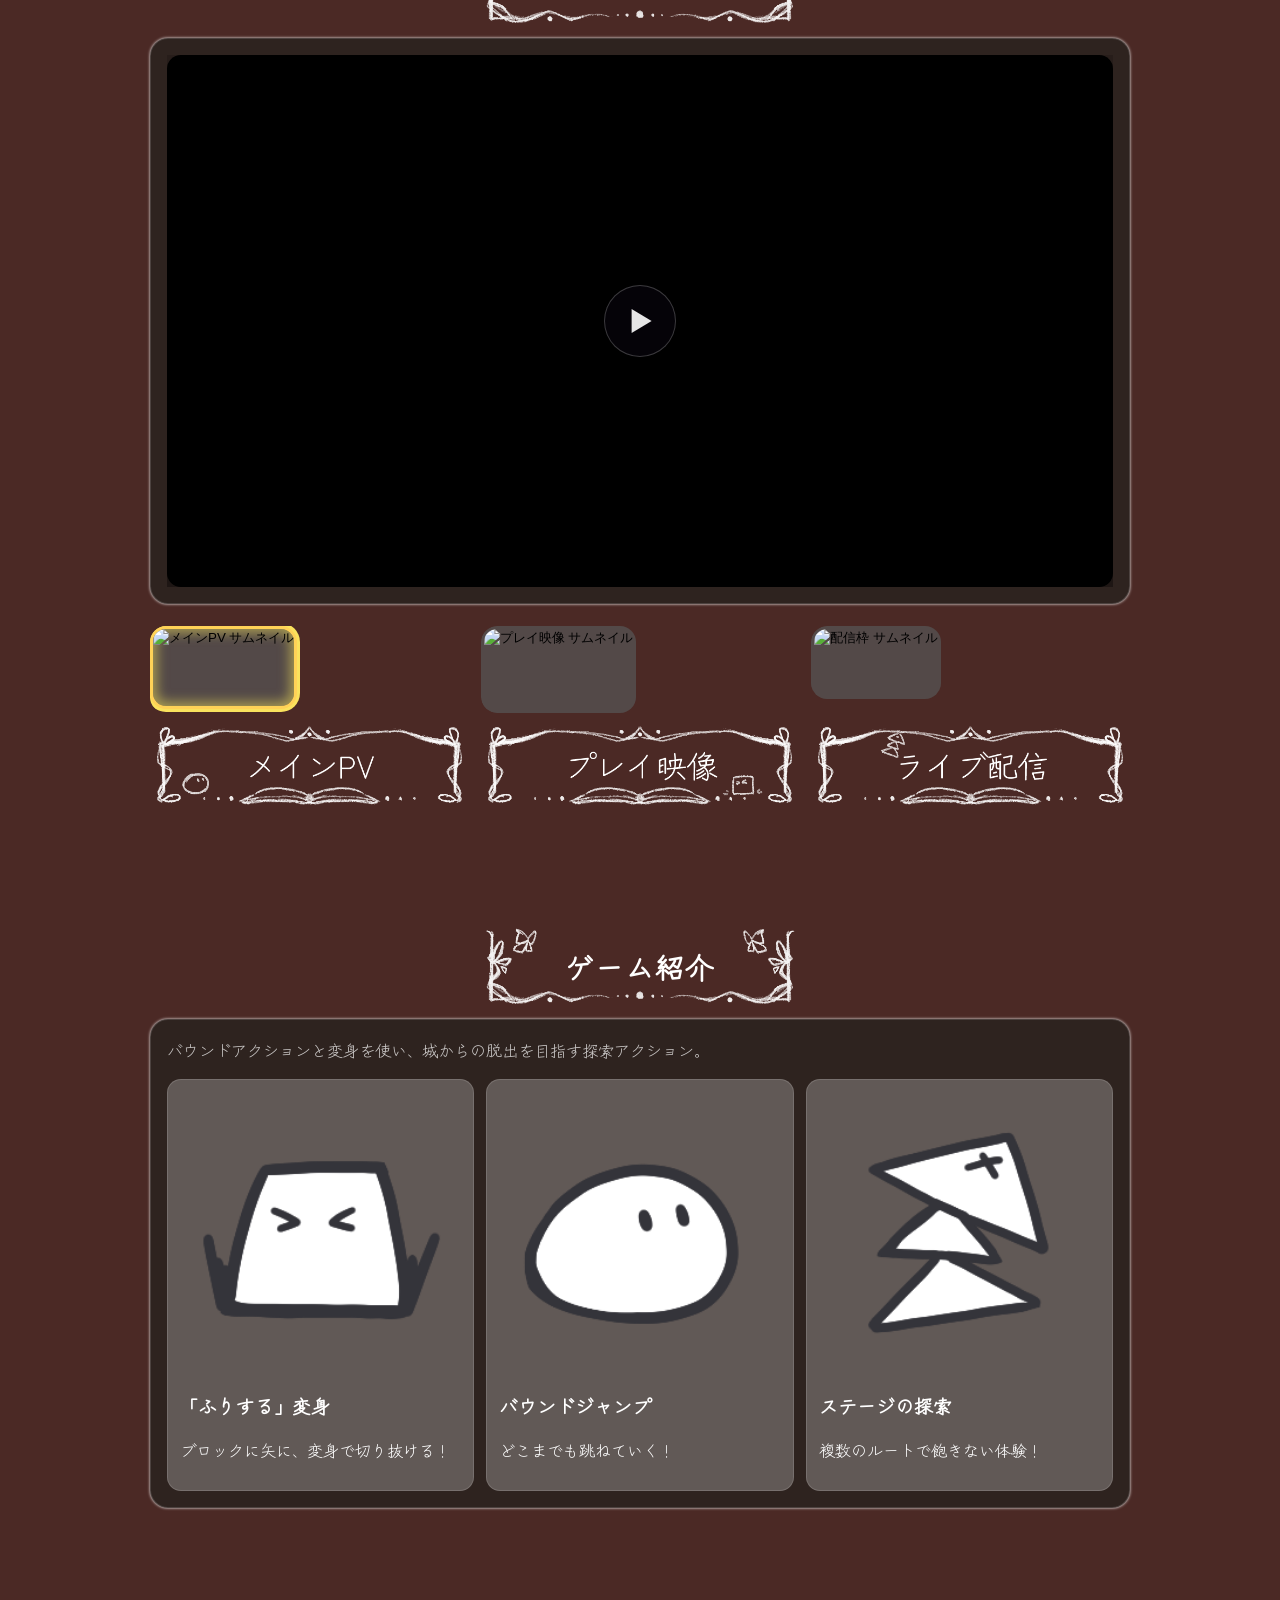
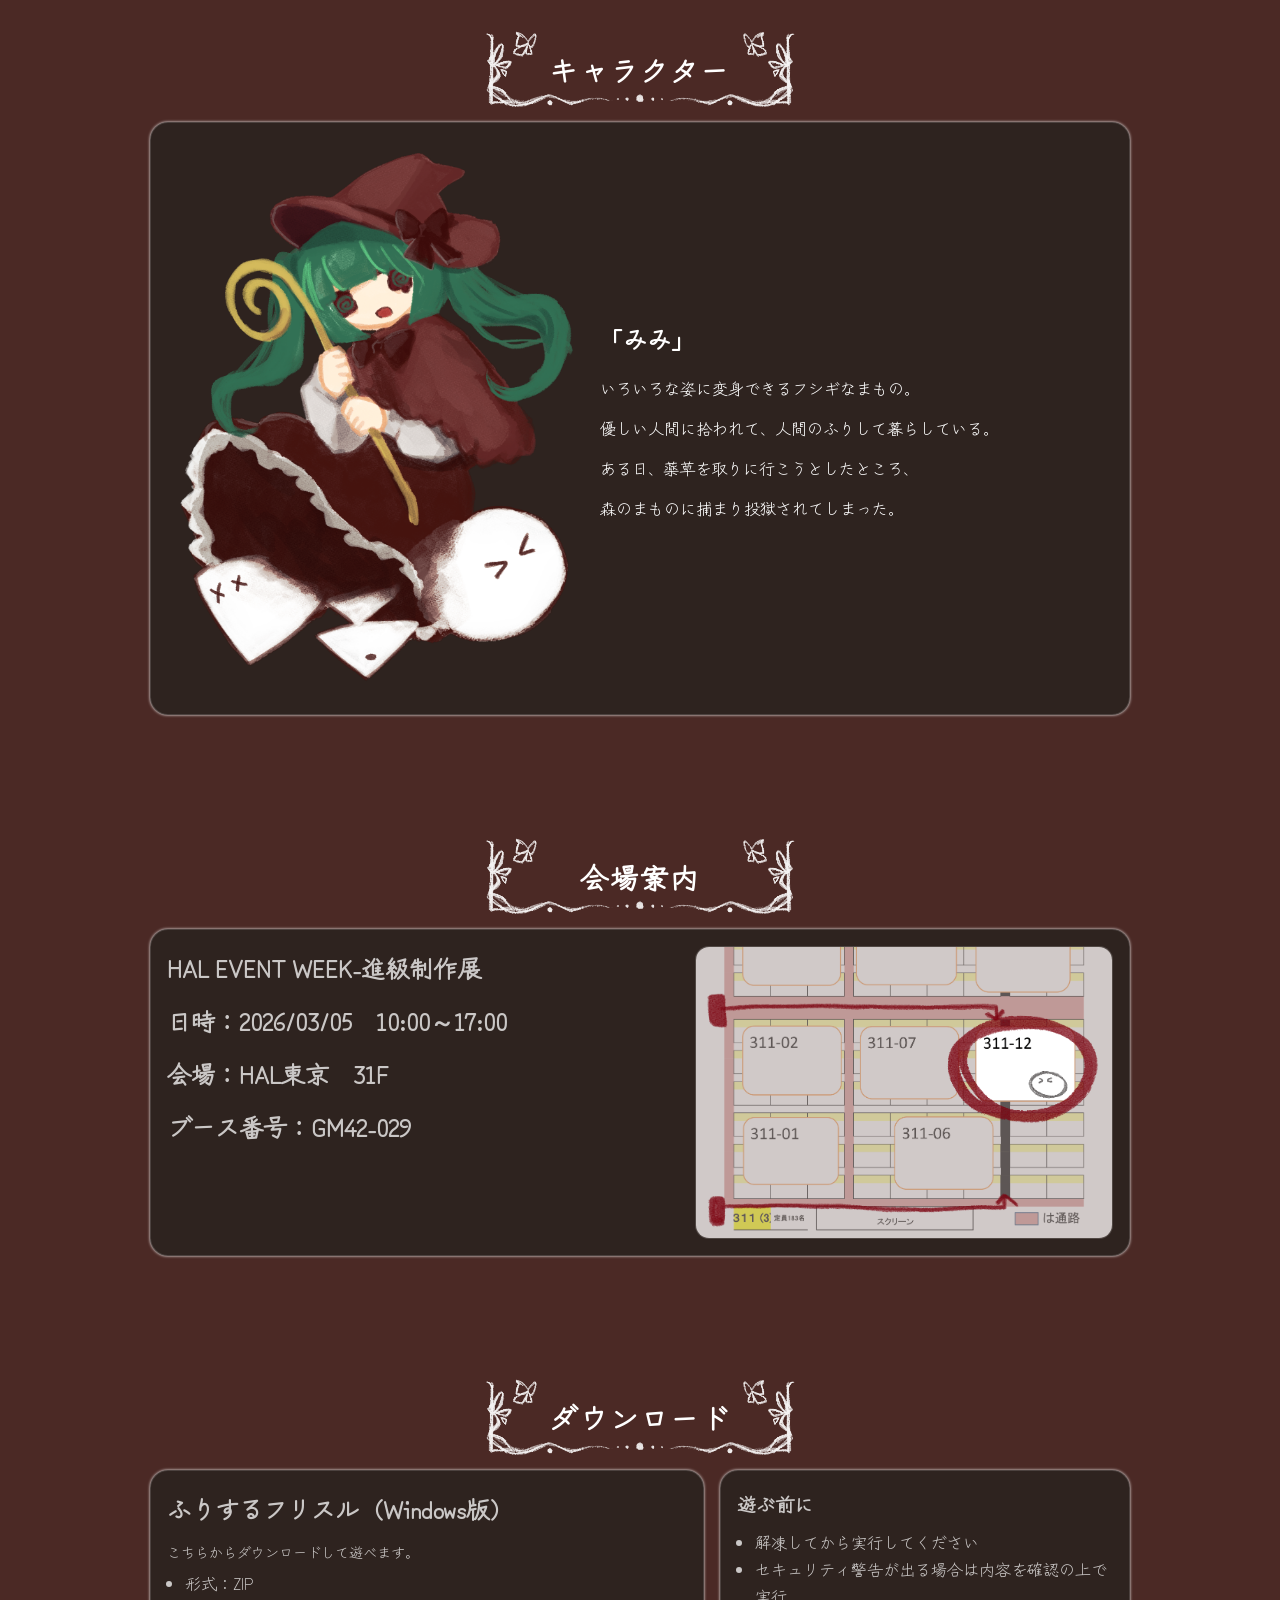
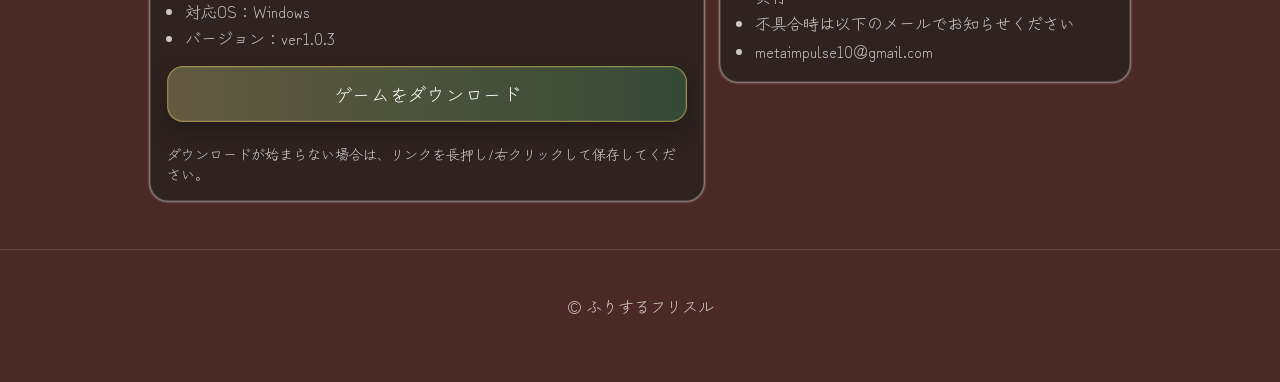
==== commit ee319d7e: "・投票フォーム追加" ====
--- a/index.html
+++ b/index.html
@@ -73,6 +73,28 @@
       </a>
     </section>
 
+      <!-- 感想フォーム -->
+  <section id="feedback" class="section">
+    <div class="container">
+      <h2 class="section-title"><span>投票フォーム</span></h2>
+
+      <div class="card feedback-card">
+        <div class="feedback-card__text">
+          <h2 class="lead">投票よろしくお願いします！</h2>
+          <h2 class="lead">ブース番号：GM42-029</h2>
+        </div>
+
+        <div class="feedback-card__actions">
+          <a class="feedback-btn"
+            href="https://forms.office.com/pages/responsepage.aspx?id=19ZBjc42DE6Mbc8sVMOQOfD15_ITNJJKl6lYIZUZg4hUMkxRR0RVMlc1Q1c3SDFUR0JVWUdNNU81Ui4u&route=shorturl"
+            target="_blank" rel="noopener">
+            HEW投票フォーム
+          </a>
+        </div>
+      </div>
+    </div>
+  </section>
+
         <!-- PV -->
 <section id="movie" class="section">
   <div class="container">
--- a/stylesheet.css
+++ b/stylesheet.css
@@ -571,6 +571,49 @@
   margin:0 0 8px;
 }
 
+/* 感想フォーム */
+.feedback-card{
+  display:flex;
+  flex-direction:column;
+  gap:14px;
+}
+
+.feedback-card__text .lead{
+  margin:0 0 8px;
+}
+
+.feedback-card__actions{
+  display:flex;
+  flex-direction:column;
+  gap:10px;
+}
+
+/* 横長ボタン（PCでも見やすい / スマホでそのまま横長） */
+.feedback-btn{
+  display:inline-flex;
+  align-items:center;
+  justify-content:center;
+  width:100%;
+  min-height:56px;
+  padding:14px 18px;
+  border-radius:16px;
+  border:1px solid rgba(255, 210, 87, 0.35);
+  background:
+    linear-gradient(90deg, rgba(212,140,255,0.22), rgba(255,156,207,0.18));
+  box-shadow:
+    0 0 0 1px rgba(255,255,255,0.08) inset,
+    0 10px 24px rgba(0,0,0,0.25);
+  color:#fff;
+  font-size:18px;
+  letter-spacing:0.04em;
+  text-align:center;
+  cursor:pointer;
+}
+
+.feedback-btn:hover{
+  filter:brightness(1.08);
+}
+
 /* スクロール誘導（ヒーロー下の矢印） */
 .scroll-hint{
   position:absolute;
@@ -740,4 +783,19 @@
     min-height:52px;
   }
 
-}
+    .feedback-btn{
+    min-height:52px;
+    font-size:16px;
+    width:100%; /* 横長を保証 */
+  }
+
+    .feedback-card{
+    padding: 16px;
+  }
+
+  .feedback-btn{
+    border-radius: 14px;
+    letter-spacing: 0.02em;
+  }
+
+}
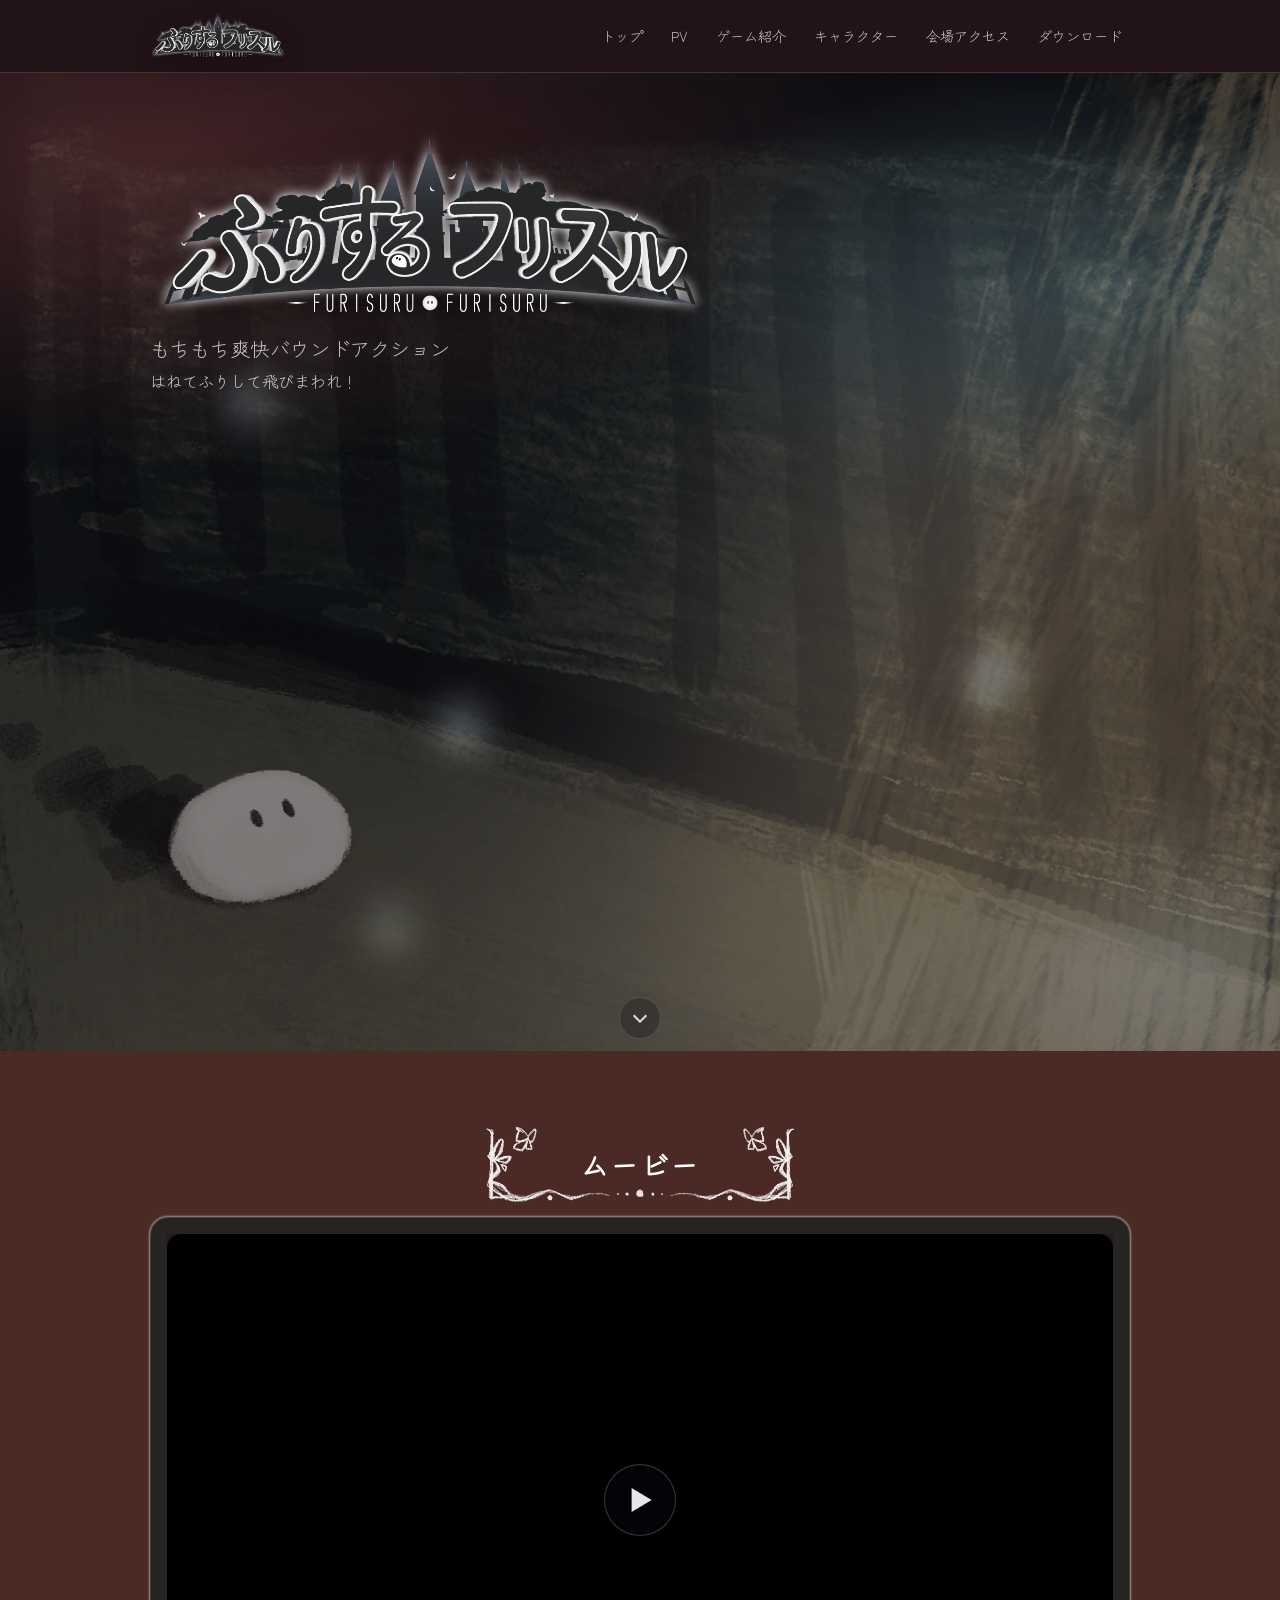
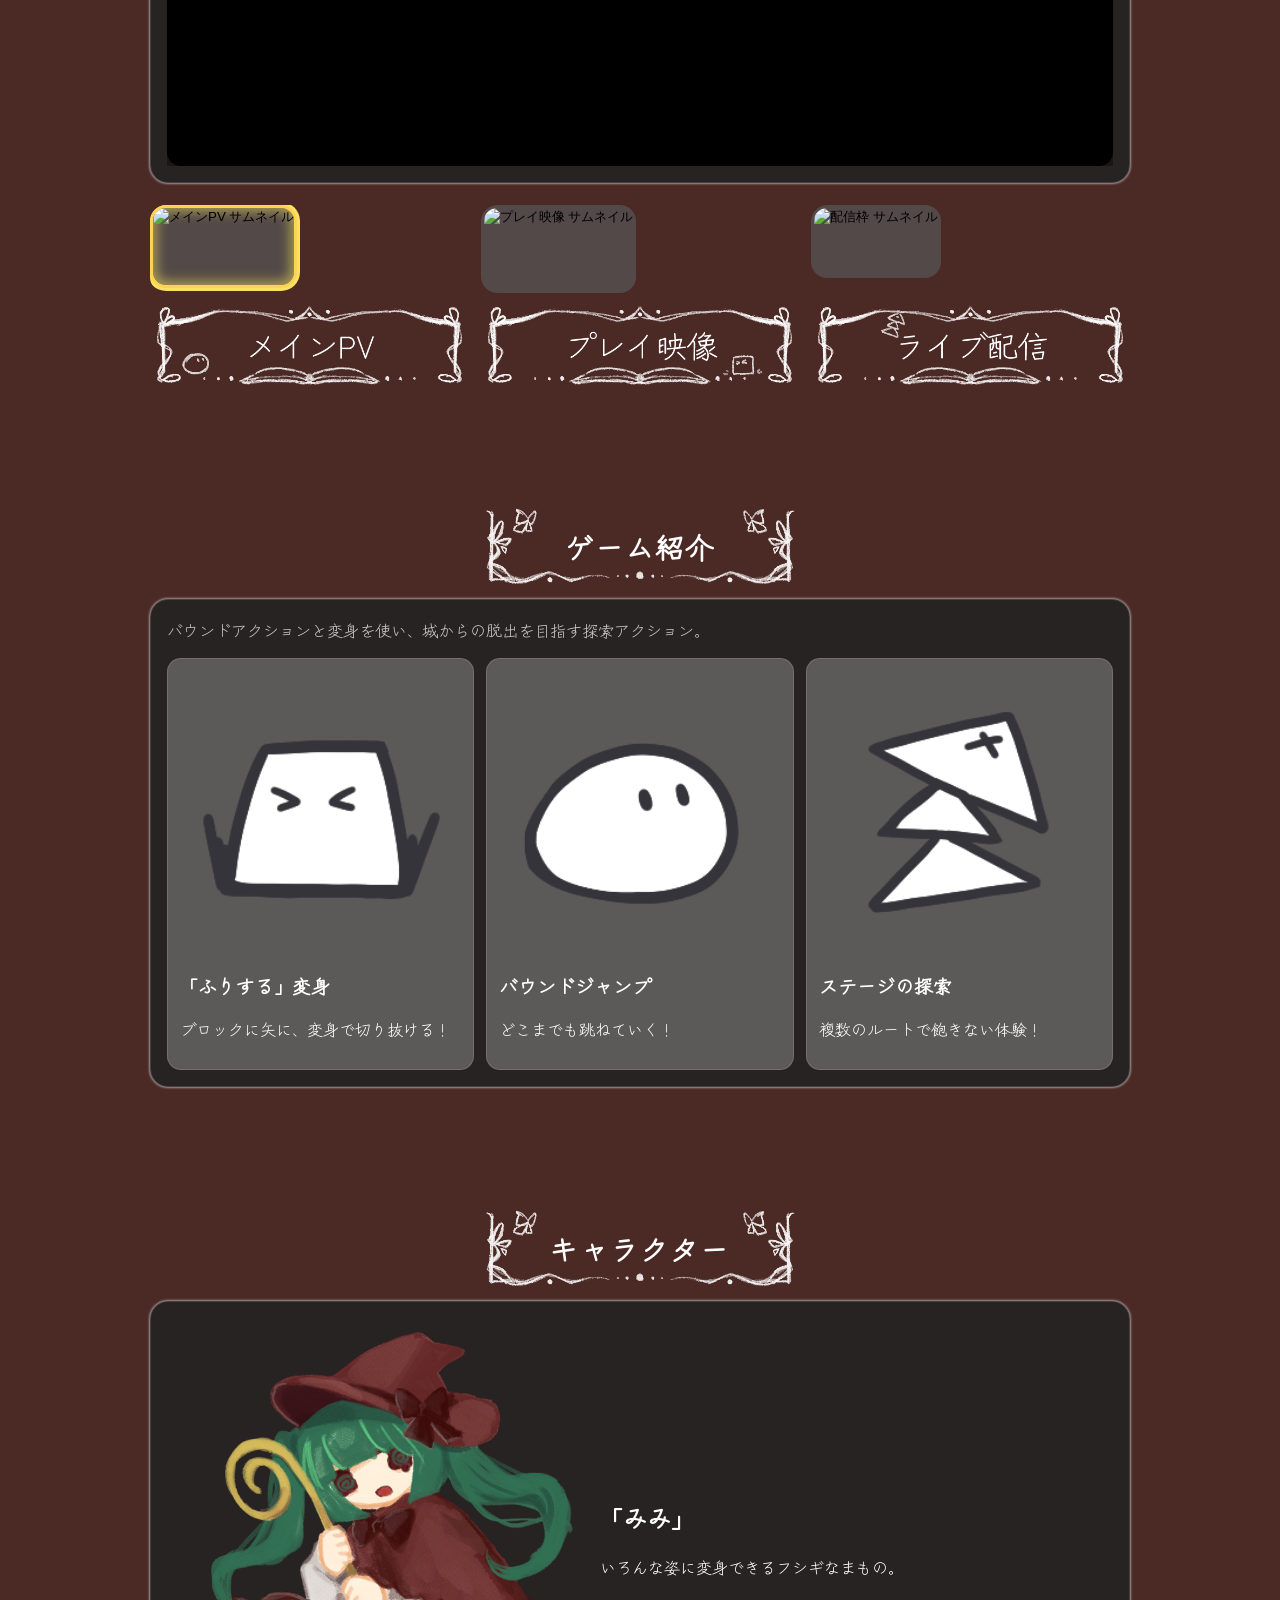
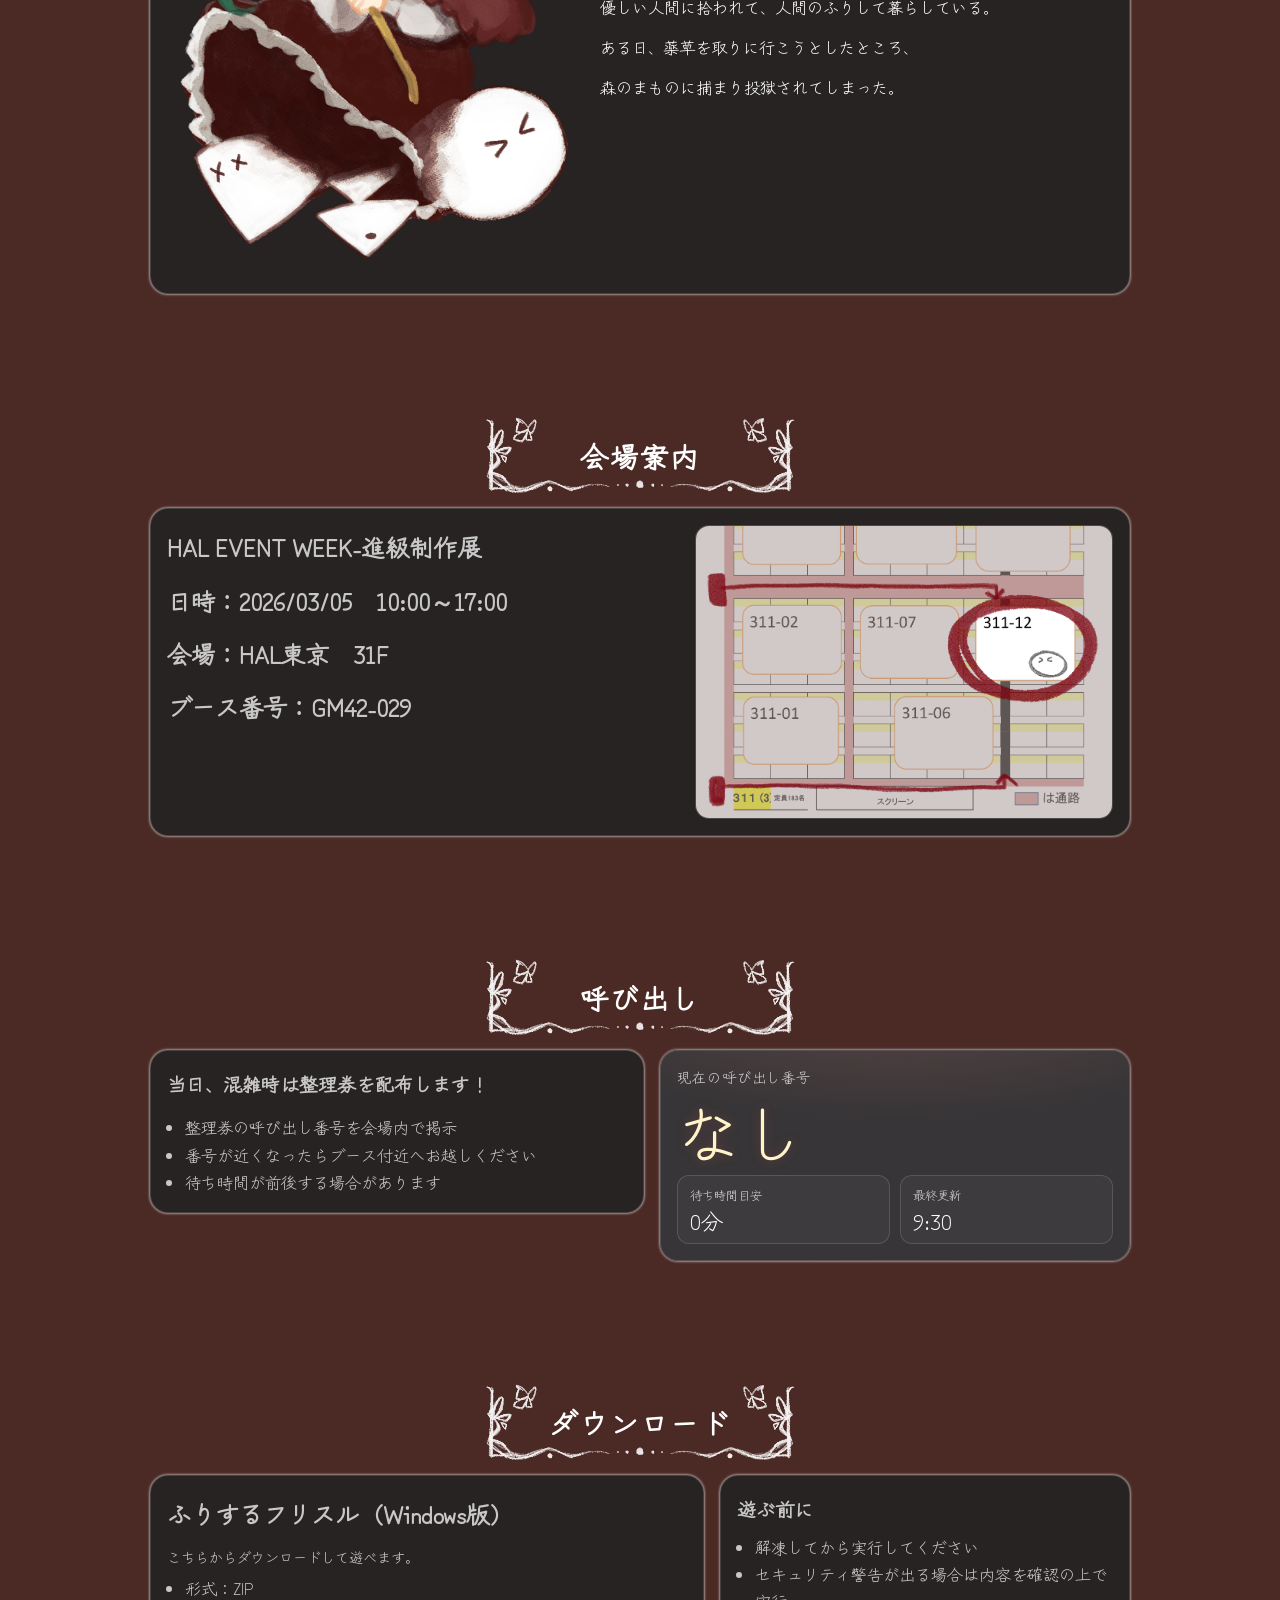
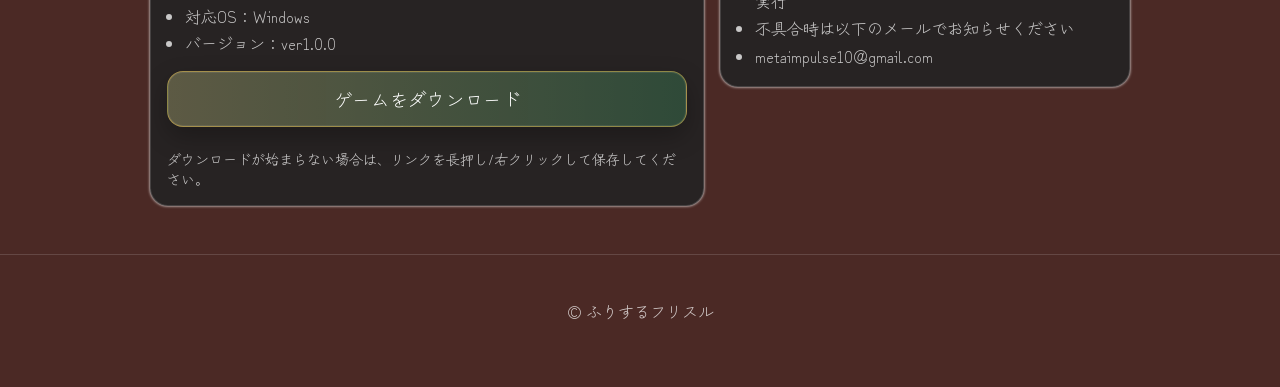
==== commit 97566168: "・色変更ちょっと" ====
--- a/index.html
+++ b/index.html
@@ -73,28 +73,6 @@
       </a>
     </section>
 
-      <!-- 感想フォーム -->
-  <section id="feedback" class="section">
-    <div class="container">
-      <h2 class="section-title"><span>投票フォーム</span></h2>
-
-      <div class="card feedback-card">
-        <div class="feedback-card__text">
-          <h2 class="lead">投票よろしくお願いします！</h2>
-          <h2 class="lead">ブース番号：GM42-029</h2>
-        </div>
-
-        <div class="feedback-card__actions">
-          <a class="feedback-btn"
-            href="https://forms.office.com/pages/responsepage.aspx?id=19ZBjc42DE6Mbc8sVMOQOfD15_ITNJJKl6lYIZUZg4hUMkxRR0RVMlc1Q1c3SDFUR0JVWUdNNU81Ui4u&route=shorturl"
-            target="_blank" rel="noopener">
-            HEW投票フォーム
-          </a>
-        </div>
-      </div>
-    </div>
-  </section>
-
         <!-- PV -->
 <section id="movie" class="section">
   <div class="container">
@@ -233,7 +211,7 @@
           </div>
           <div class="split__text">
             <h2>「みみ」</h2>
-            <p>いろいろな姿に変身できるフシギなまもの。</p>
+            <p>いろんな姿に変身できるフシギなまもの。</p>
             <p>優しい人間に拾われて、人間のふりして暮らしている。</p>
             <p>ある日、薬草を取りに行こうとしたところ、</p>
             <p>森のまものに捕まり投獄されてしまった。</p>
@@ -263,18 +241,18 @@
       </div>
     </section>
     
-    <!-- <section id="call" class="section">
+    <section id="call" class="section">
       <div class="container">
         <h2 class="section-title"><span>呼び出し</span></h2>
 
         <div class="call-grid">
 
           <div class="card call-info">
-            <h3 class="lead">当日、会場で整理券を配布予定！</h3>
+            <h3 class="lead">当日、混雑時は整理券を配布します！</h3>
             <ul class="call-notes">
               <li>整理券の呼び出し番号を会場内で掲示</li>
               <li>番号が近くなったらブース付近へお越しください</li>
-              <li>混雑時は待ち時間が前後する場合があります</li>
+              <li>待ち時間が前後する場合があります</li>
             </ul>
           </div>
 
@@ -296,7 +274,7 @@
           </div>
         </div>
       </div>
-    </section> -->
+    </section>
 
     <!-- ダウンロード -->
     <section id="download" class="section">
@@ -313,13 +291,13 @@
                 <ul class="download-meta">
                   <li>形式：ZIP</li>
                   <li>対応OS：Windows</li>
-                  <li>バージョン：ver1.0.3</li>
+                  <li>バージョン：ver1.0.0</li>
                 </ul>
               </div>
 
               <div class="download-card__actions">
                 <a class="download-btn"
-                  href="https://github.com/planetalize/Furisuru_Pages/releases/latest/download/Furisuru_ver1.0.3.zip"
+                  href="https://github.com/planetalize/Furisuru_Pages/releases/latest/download/Furisuru_ver1.0.0.zip"
                   target="_blank" rel="noopener">
                   ゲームをダウンロード
                 </a>
--- a/stylesheet.css
+++ b/stylesheet.css
@@ -178,7 +178,7 @@
 
 .card{
   background:var(--panel);
-  background-color: rgb(46, 35, 31);
+  background-color: rgb(39, 35, 35);
   border:1px solid var(--border);
   border-radius:18px;
   padding:16px;
@@ -467,8 +467,8 @@
   flex-direction:column;
   gap:12px;
   background:
-    radial-gradient(600px 180px at 50% -20%, rgba(243, 255, 140, 0.16), transparent 60%),
-    rgba(49, 54, 50, 0.95);
+    radial-gradient(600px 180px at 50% -20%, rgba(255, 140, 140, 0.16), transparent 60%),
+    rgba(54, 54, 56, 0.95);
 }
 
 .call-status__label{
@@ -483,7 +483,7 @@
   font-size: clamp(36px, 7vw, 64px);
   line-height: 1;
   color: #fff4c8;
-  text-shadow: 0 0 12px rgba(255, 210, 87, 0.25);
+  text-shadow: 0 0 12px rgba(255, 87, 87, 0.25);
 }
 
 .call-status__subgrid{
@@ -571,49 +571,6 @@
   margin:0 0 8px;
 }
 
-/* 感想フォーム */
-.feedback-card{
-  display:flex;
-  flex-direction:column;
-  gap:14px;
-}
-
-.feedback-card__text .lead{
-  margin:0 0 8px;
-}
-
-.feedback-card__actions{
-  display:flex;
-  flex-direction:column;
-  gap:10px;
-}
-
-/* 横長ボタン（PCでも見やすい / スマホでそのまま横長） */
-.feedback-btn{
-  display:inline-flex;
-  align-items:center;
-  justify-content:center;
-  width:100%;
-  min-height:56px;
-  padding:14px 18px;
-  border-radius:16px;
-  border:1px solid rgba(255, 210, 87, 0.35);
-  background:
-    linear-gradient(90deg, rgba(212,140,255,0.22), rgba(255,156,207,0.18));
-  box-shadow:
-    0 0 0 1px rgba(255,255,255,0.08) inset,
-    0 10px 24px rgba(0,0,0,0.25);
-  color:#fff;
-  font-size:18px;
-  letter-spacing:0.04em;
-  text-align:center;
-  cursor:pointer;
-}
-
-.feedback-btn:hover{
-  filter:brightness(1.08);
-}
-
 /* スクロール誘導（ヒーロー下の矢印） */
 .scroll-hint{
   position:absolute;
@@ -783,19 +740,4 @@
     min-height:52px;
   }
 
-    .feedback-btn{
-    min-height:52px;
-    font-size:16px;
-    width:100%; /* 横長を保証 */
-  }
-
-    .feedback-card{
-    padding: 16px;
-  }
-
-  .feedback-btn{
-    border-radius: 14px;
-    letter-spacing: 0.02em;
-  }
-
-}
+}
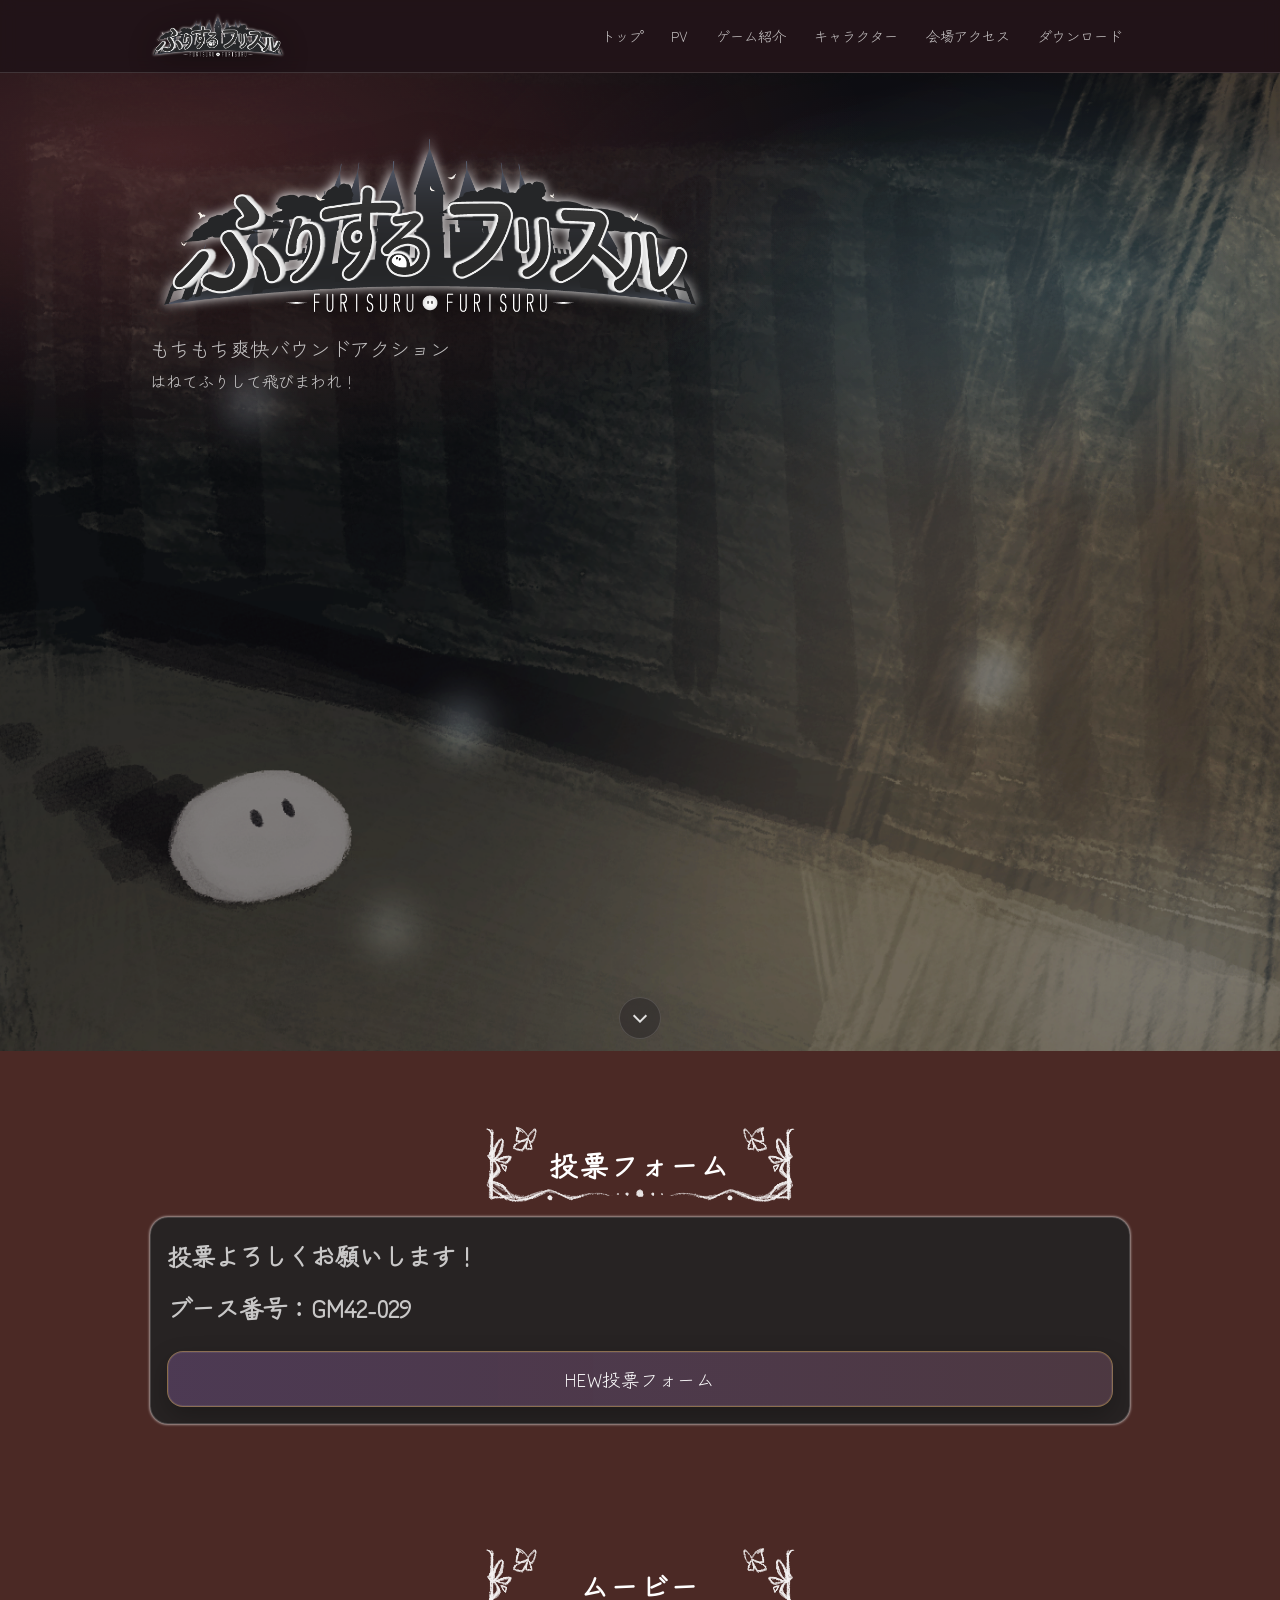
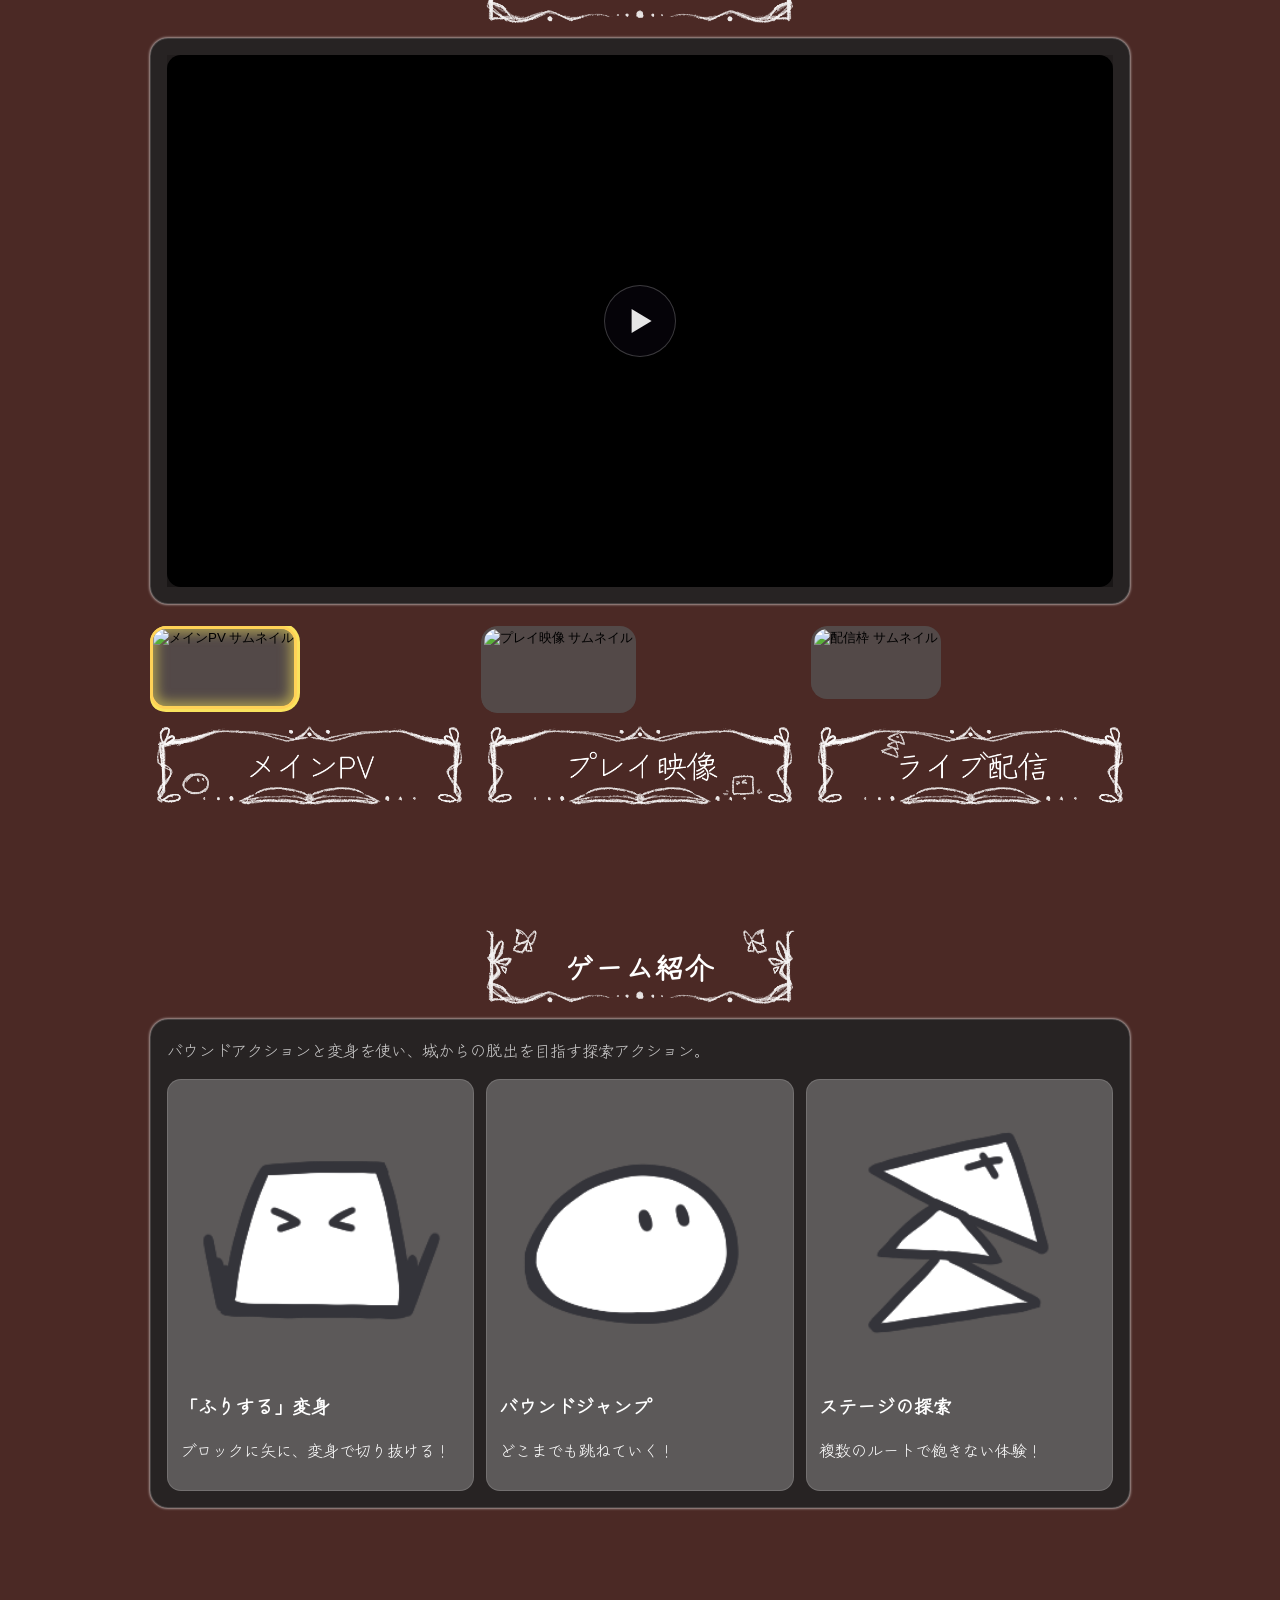
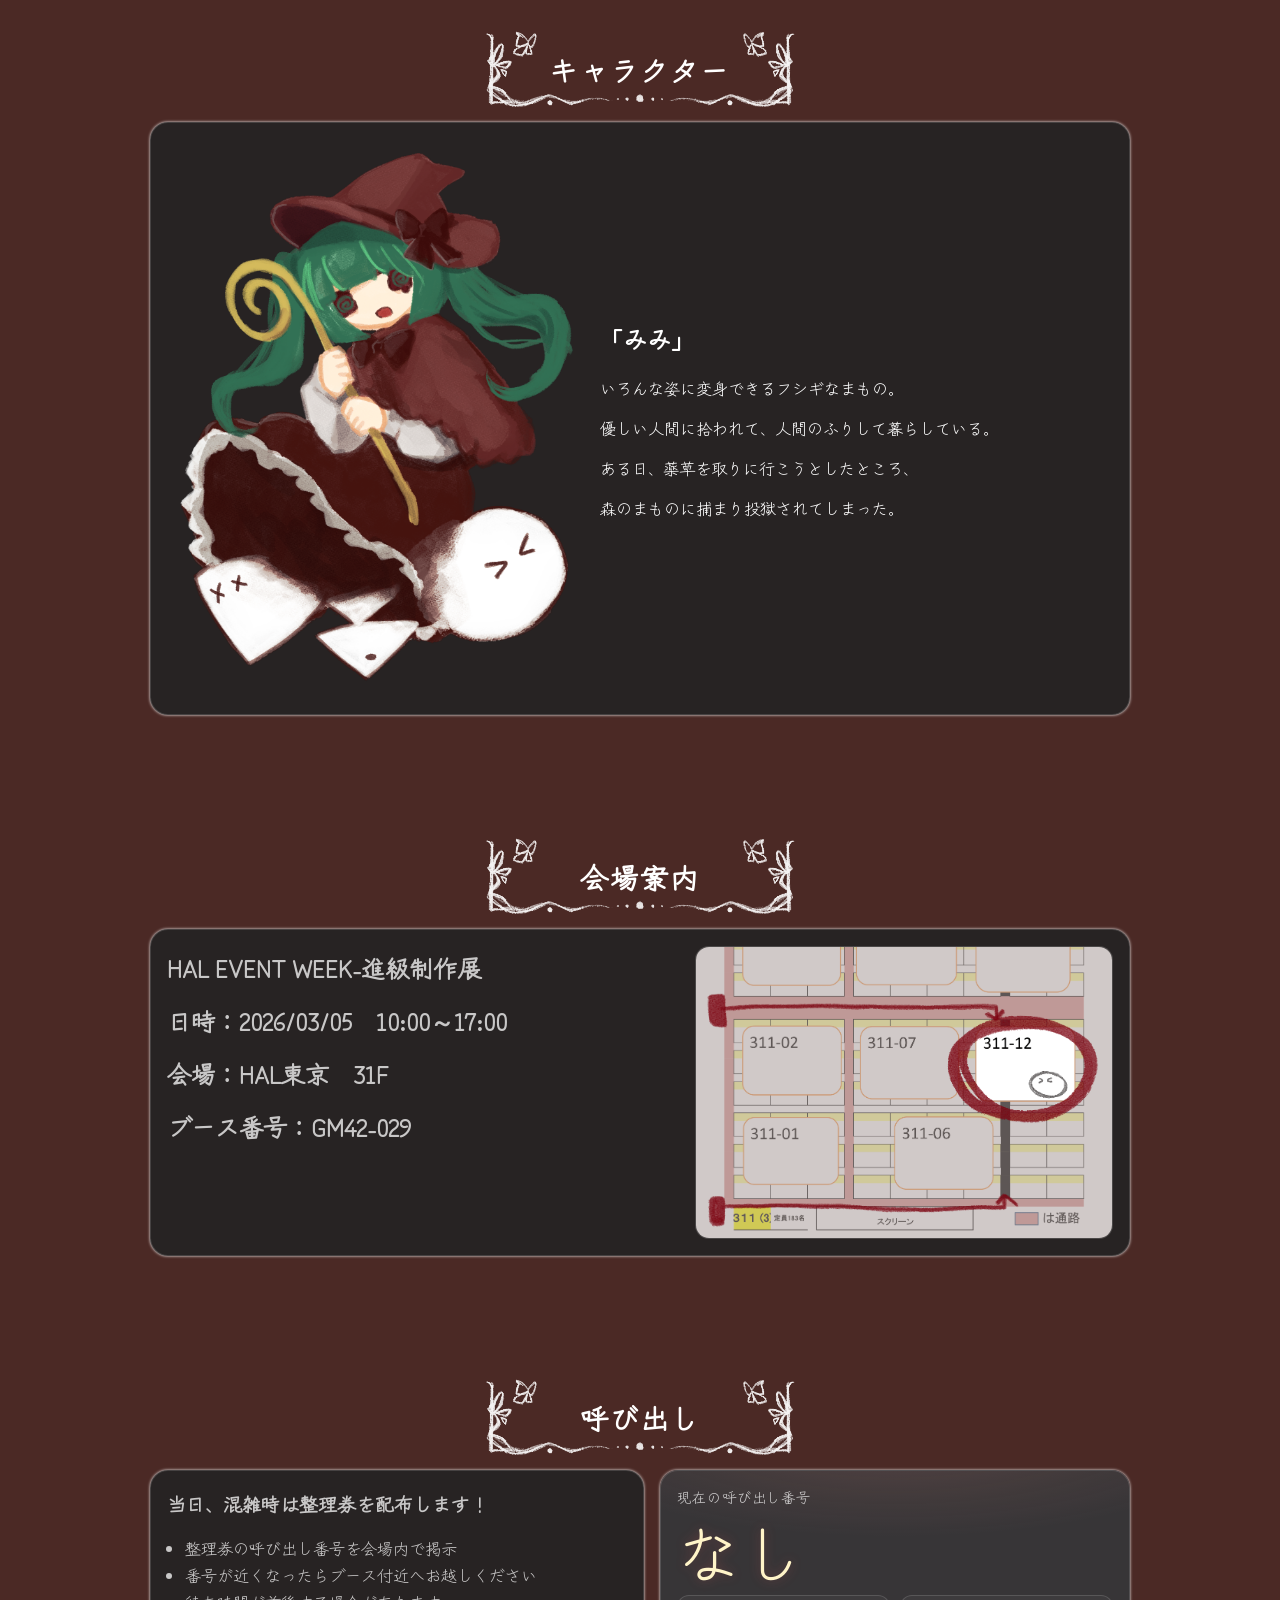
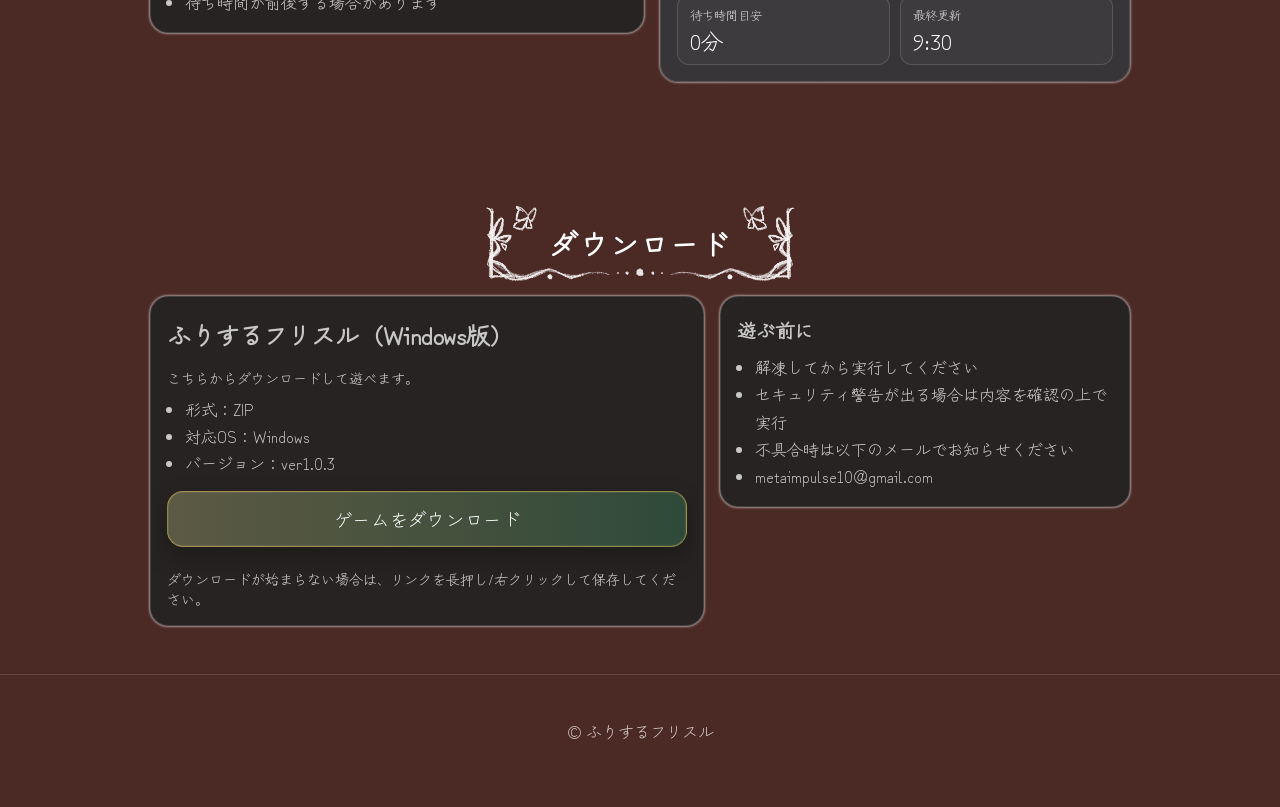
==== commit 2d191198: "Merge branch 'main' of https://github.com/Planetalize/Furisuru_Pages" ====
--- a/index.html
+++ b/index.html
@@ -73,6 +73,28 @@
       </a>
     </section>
 
+      <!-- 感想フォーム -->
+  <section id="feedback" class="section">
+    <div class="container">
+      <h2 class="section-title"><span>投票フォーム</span></h2>
+
+      <div class="card feedback-card">
+        <div class="feedback-card__text">
+          <h2 class="lead">投票よろしくお願いします！</h2>
+          <h2 class="lead">ブース番号：GM42-029</h2>
+        </div>
+
+        <div class="feedback-card__actions">
+          <a class="feedback-btn"
+            href="https://forms.office.com/pages/responsepage.aspx?id=19ZBjc42DE6Mbc8sVMOQOfD15_ITNJJKl6lYIZUZg4hUMkxRR0RVMlc1Q1c3SDFUR0JVWUdNNU81Ui4u&route=shorturl"
+            target="_blank" rel="noopener">
+            HEW投票フォーム
+          </a>
+        </div>
+      </div>
+    </div>
+  </section>
+
         <!-- PV -->
 <section id="movie" class="section">
   <div class="container">
@@ -291,13 +313,13 @@
                 <ul class="download-meta">
                   <li>形式：ZIP</li>
                   <li>対応OS：Windows</li>
-                  <li>バージョン：ver1.0.0</li>
+                  <li>バージョン：ver1.0.3</li>
                 </ul>
               </div>
 
               <div class="download-card__actions">
                 <a class="download-btn"
-                  href="https://github.com/planetalize/Furisuru_Pages/releases/latest/download/Furisuru_ver1.0.0.zip"
+                  href="https://github.com/planetalize/Furisuru_Pages/releases/latest/download/Furisuru_ver1.0.3.zip"
                   target="_blank" rel="noopener">
                   ゲームをダウンロード
                 </a>
--- a/stylesheet.css
+++ b/stylesheet.css
@@ -571,6 +571,49 @@
   margin:0 0 8px;
 }
 
+/* 感想フォーム */
+.feedback-card{
+  display:flex;
+  flex-direction:column;
+  gap:14px;
+}
+
+.feedback-card__text .lead{
+  margin:0 0 8px;
+}
+
+.feedback-card__actions{
+  display:flex;
+  flex-direction:column;
+  gap:10px;
+}
+
+/* 横長ボタン（PCでも見やすい / スマホでそのまま横長） */
+.feedback-btn{
+  display:inline-flex;
+  align-items:center;
+  justify-content:center;
+  width:100%;
+  min-height:56px;
+  padding:14px 18px;
+  border-radius:16px;
+  border:1px solid rgba(255, 210, 87, 0.35);
+  background:
+    linear-gradient(90deg, rgba(212,140,255,0.22), rgba(255,156,207,0.18));
+  box-shadow:
+    0 0 0 1px rgba(255,255,255,0.08) inset,
+    0 10px 24px rgba(0,0,0,0.25);
+  color:#fff;
+  font-size:18px;
+  letter-spacing:0.04em;
+  text-align:center;
+  cursor:pointer;
+}
+
+.feedback-btn:hover{
+  filter:brightness(1.08);
+}
+
 /* スクロール誘導（ヒーロー下の矢印） */
 .scroll-hint{
   position:absolute;
@@ -740,4 +783,19 @@
     min-height:52px;
   }
 
-}
+    .feedback-btn{
+    min-height:52px;
+    font-size:16px;
+    width:100%; /* 横長を保証 */
+  }
+
+    .feedback-card{
+    padding: 16px;
+  }
+
+  .feedback-btn{
+    border-radius: 14px;
+    letter-spacing: 0.02em;
+  }
+
+}
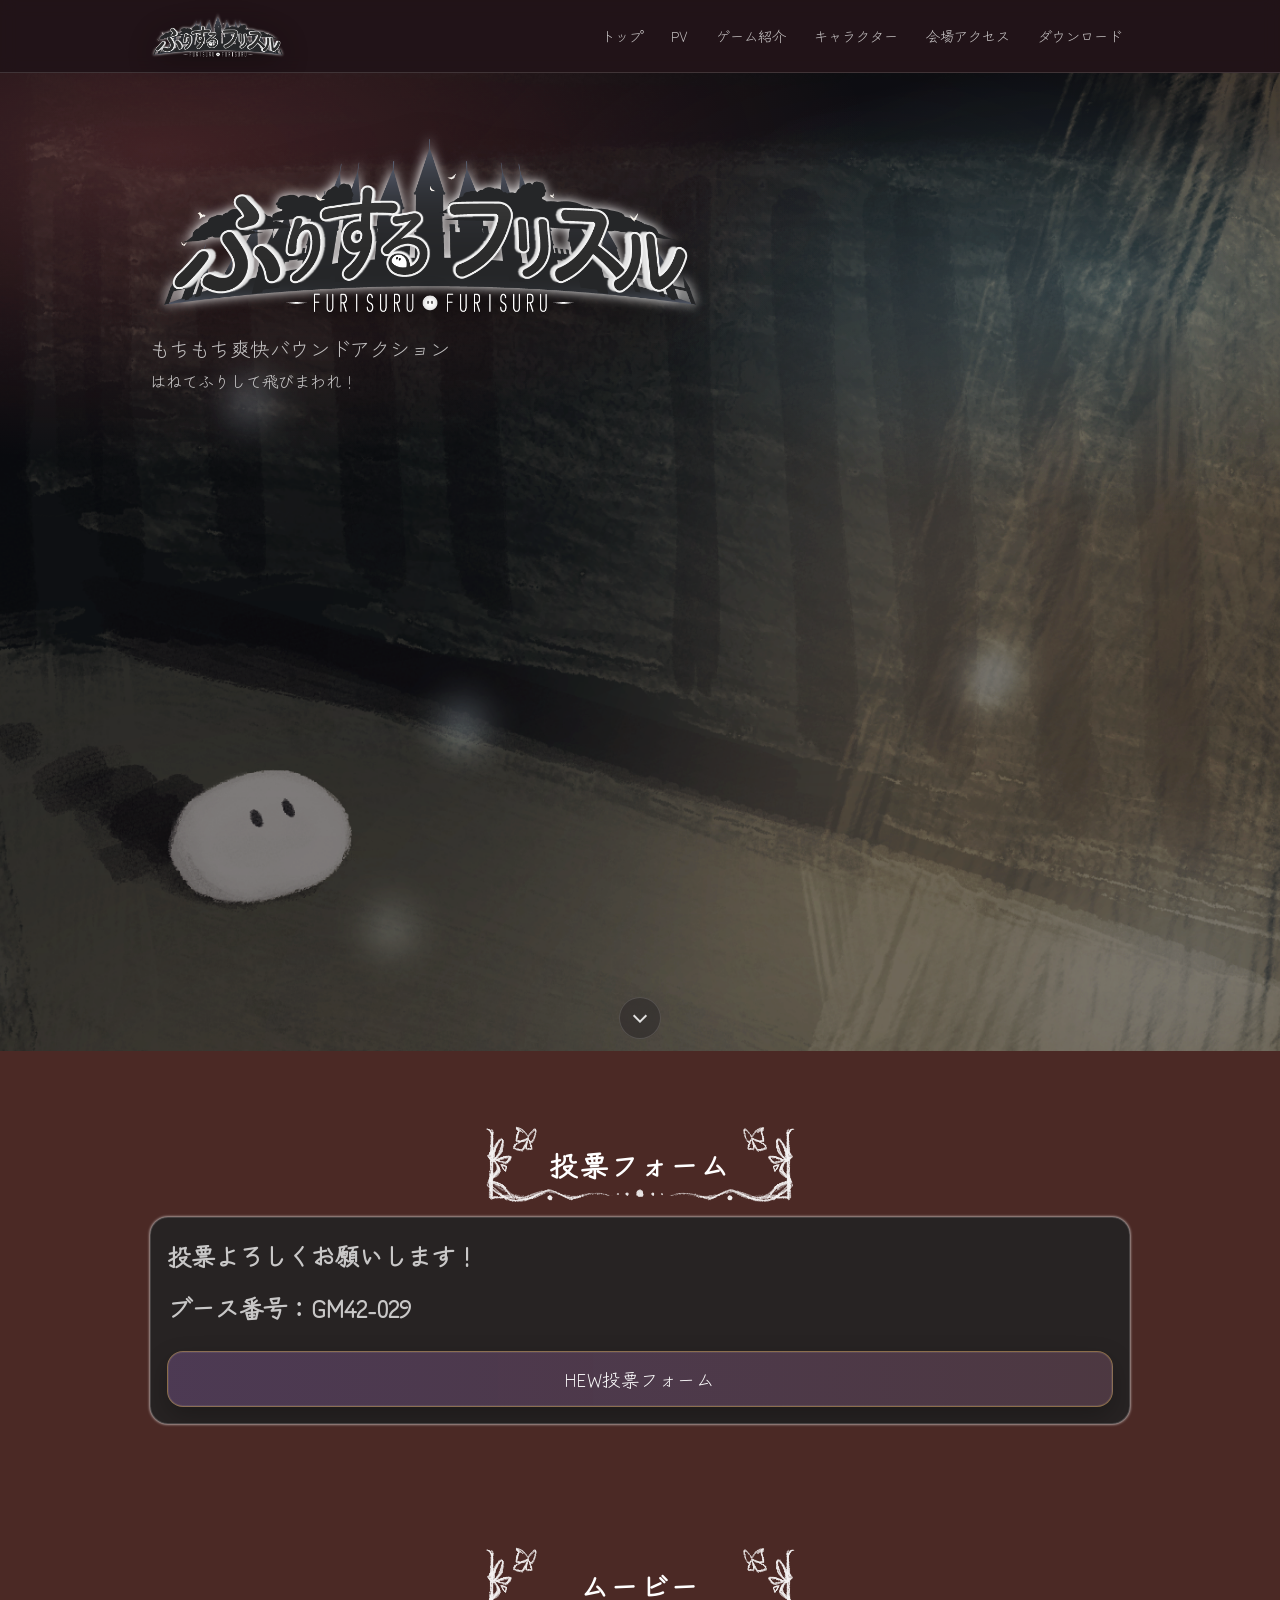
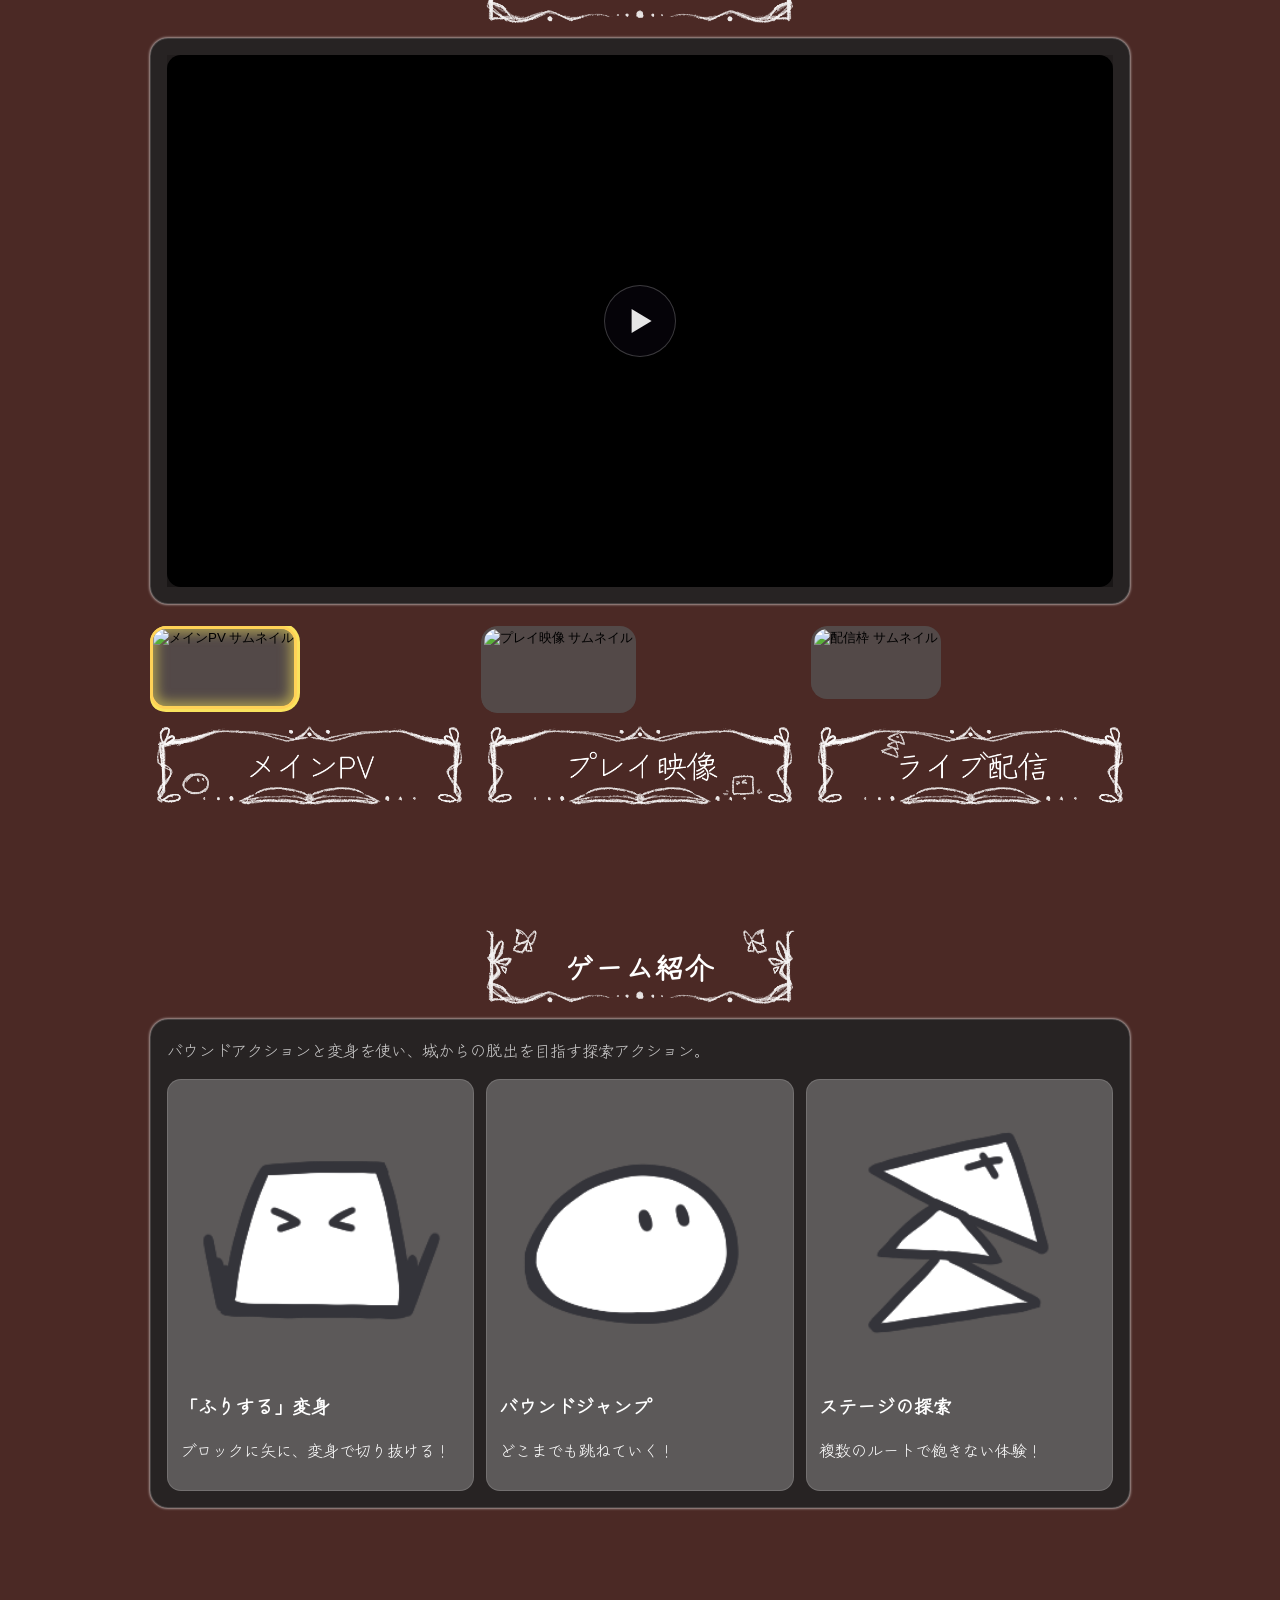
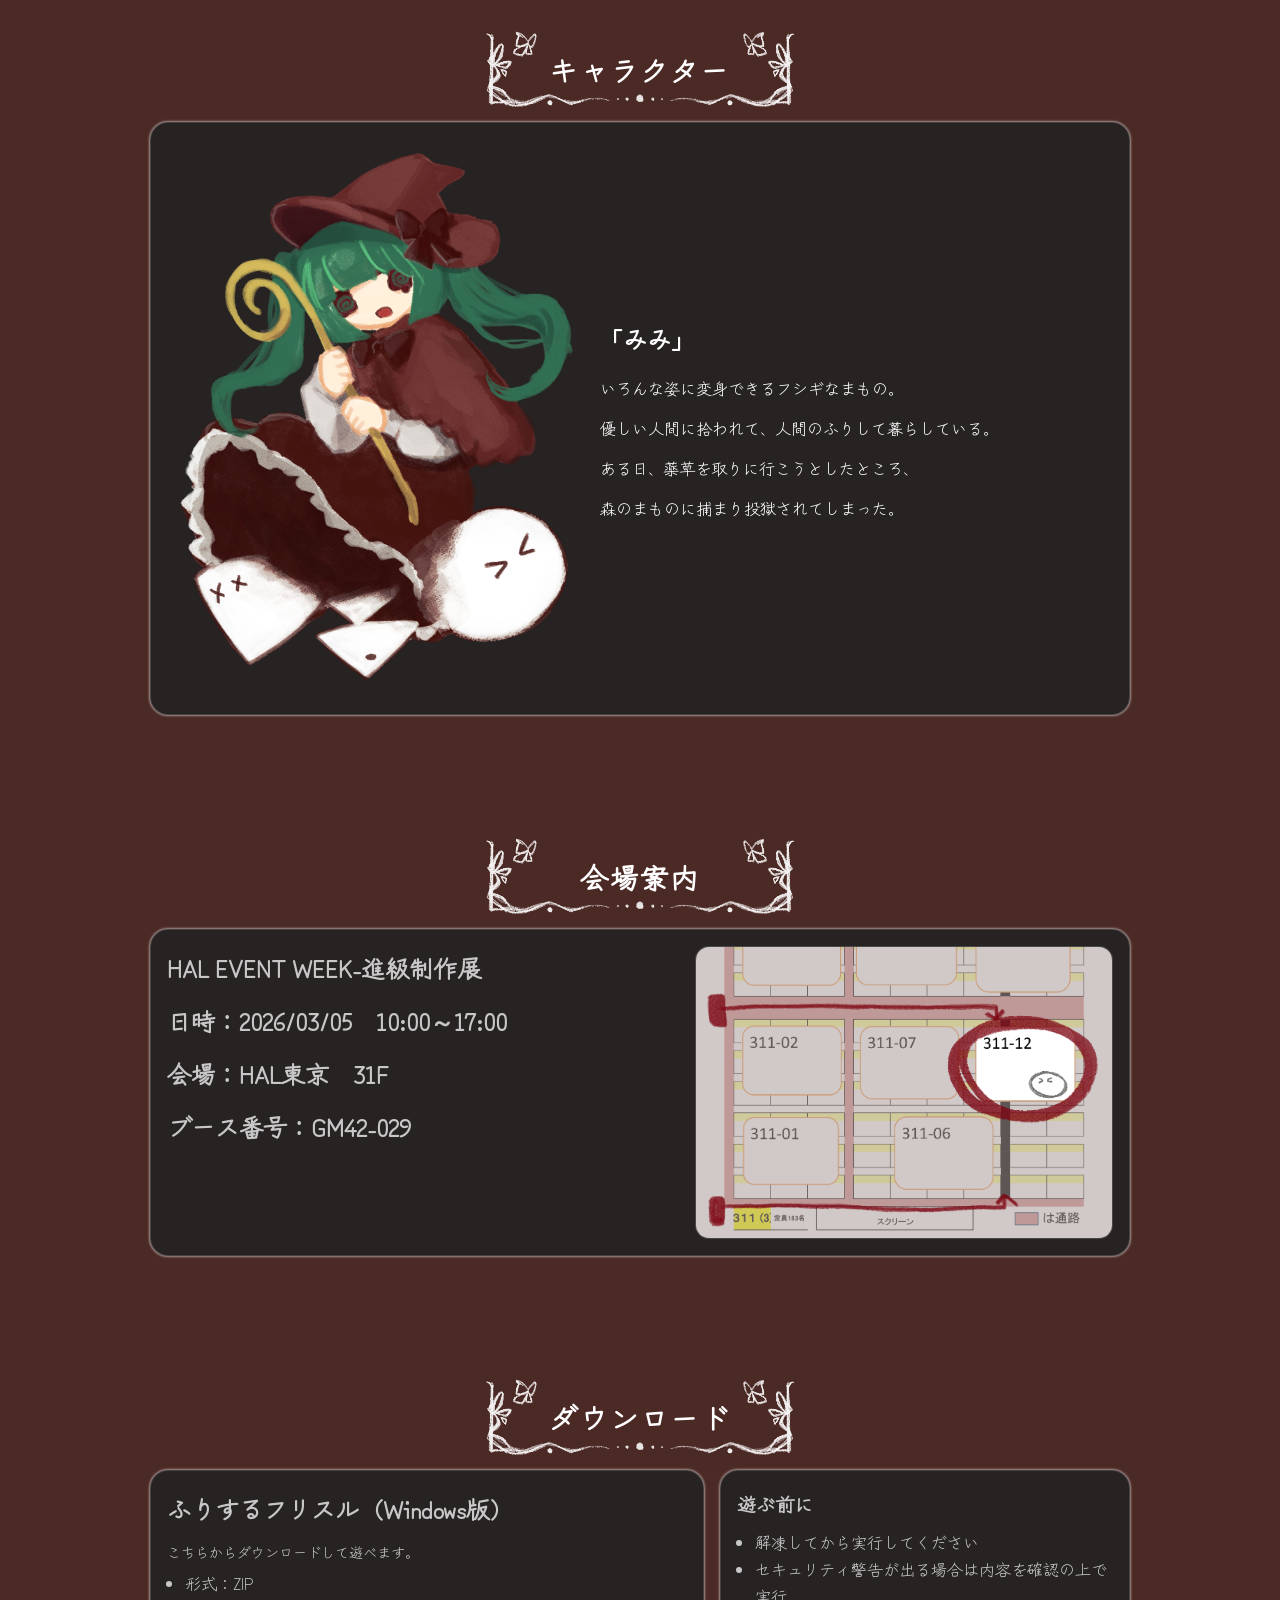
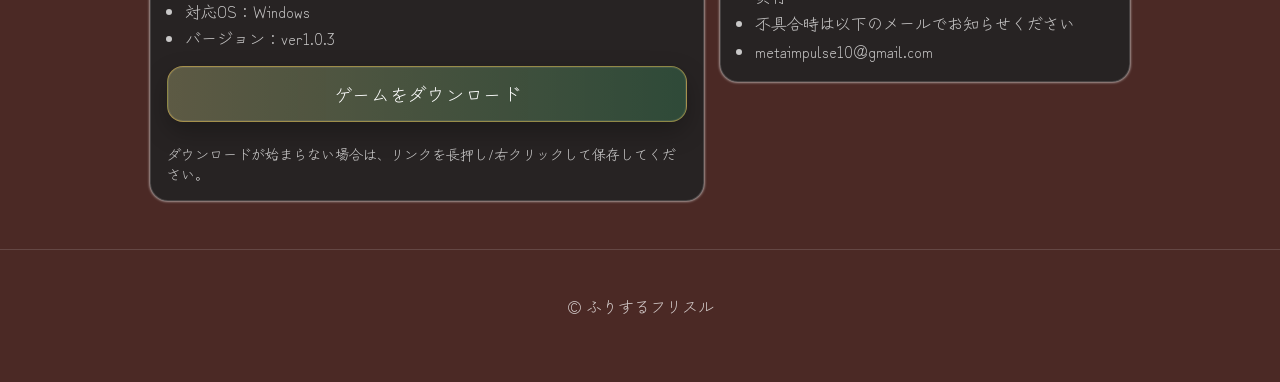
==== commit 78d58b66: "・整理券番号非表示" ====
--- a/index.html
+++ b/index.html
@@ -263,7 +263,7 @@
       </div>
     </section>
     
-    <section id="call" class="section">
+    <!-- <section id="call" class="section">
       <div class="container">
         <h2 class="section-title"><span>呼び出し</span></h2>
 
@@ -296,7 +296,7 @@
           </div>
         </div>
       </div>
-    </section>
+    </section> -->
 
     <!-- ダウンロード -->
     <section id="download" class="section">
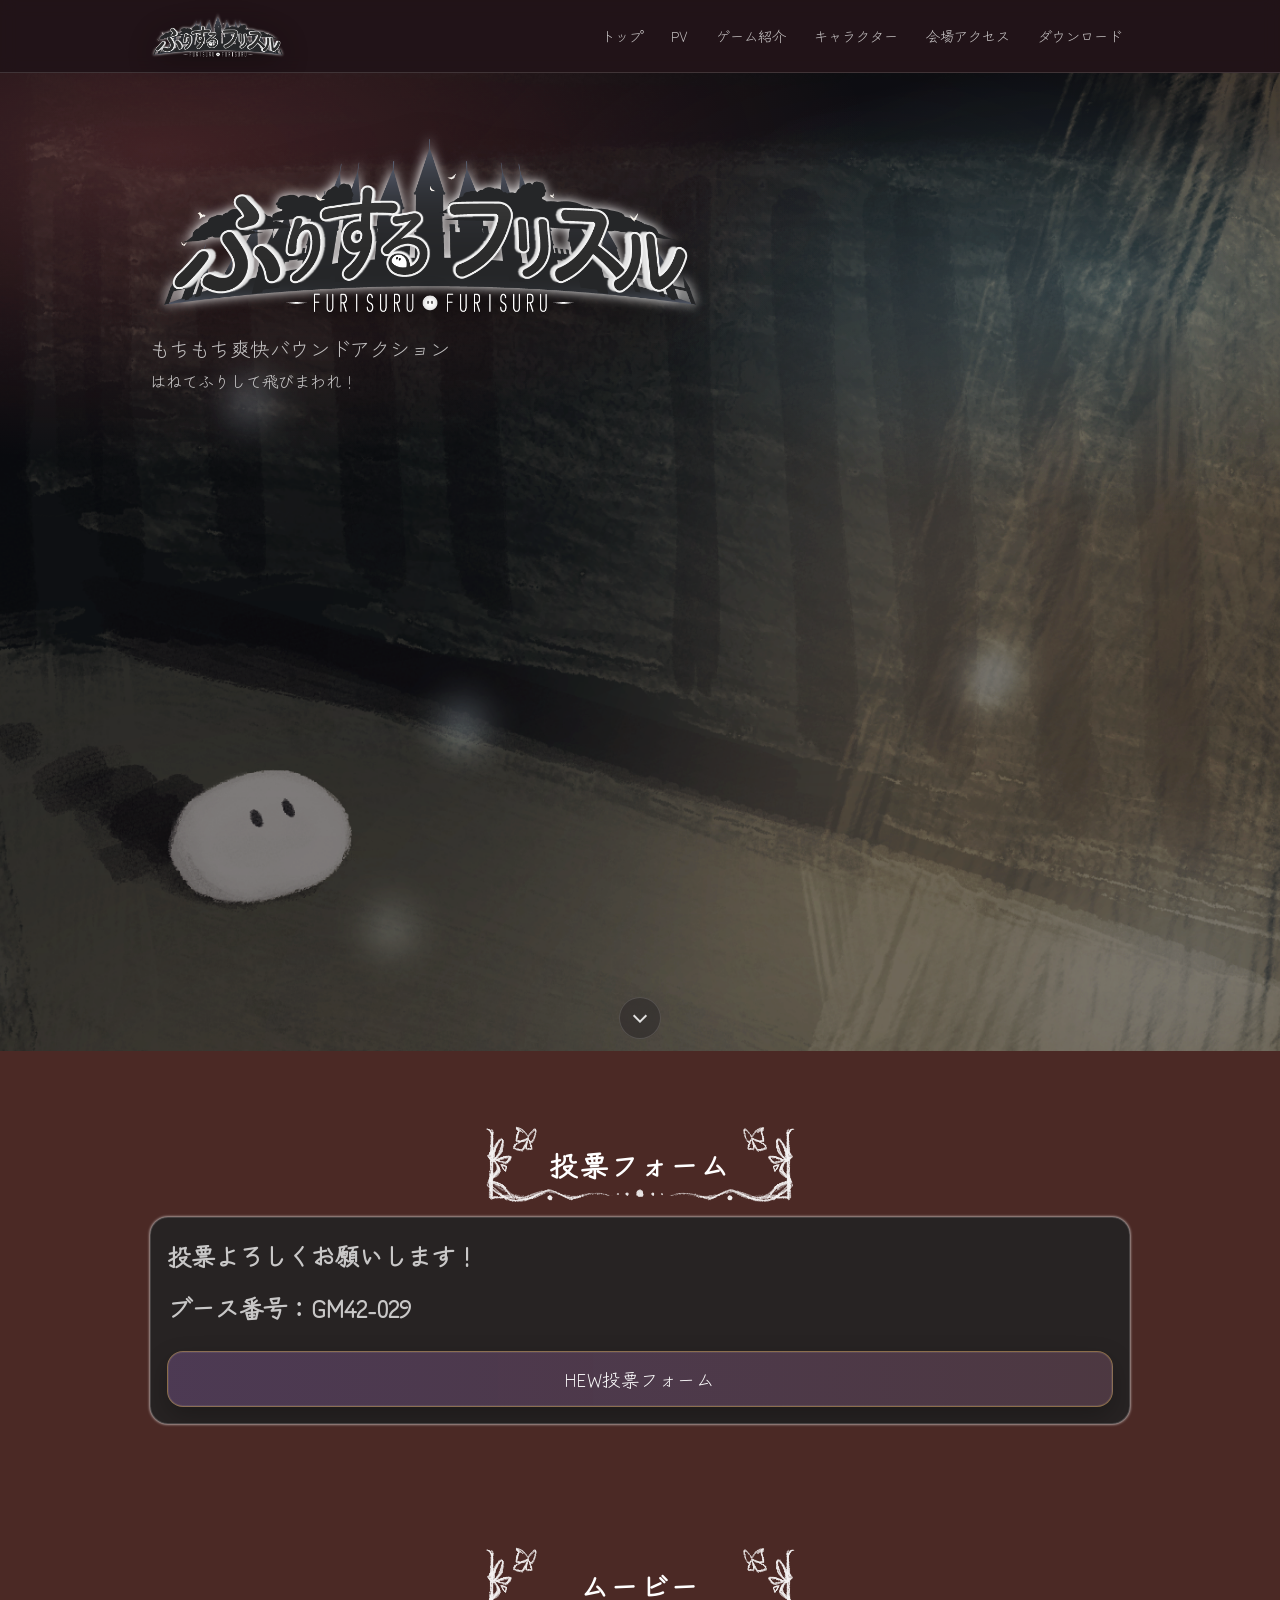
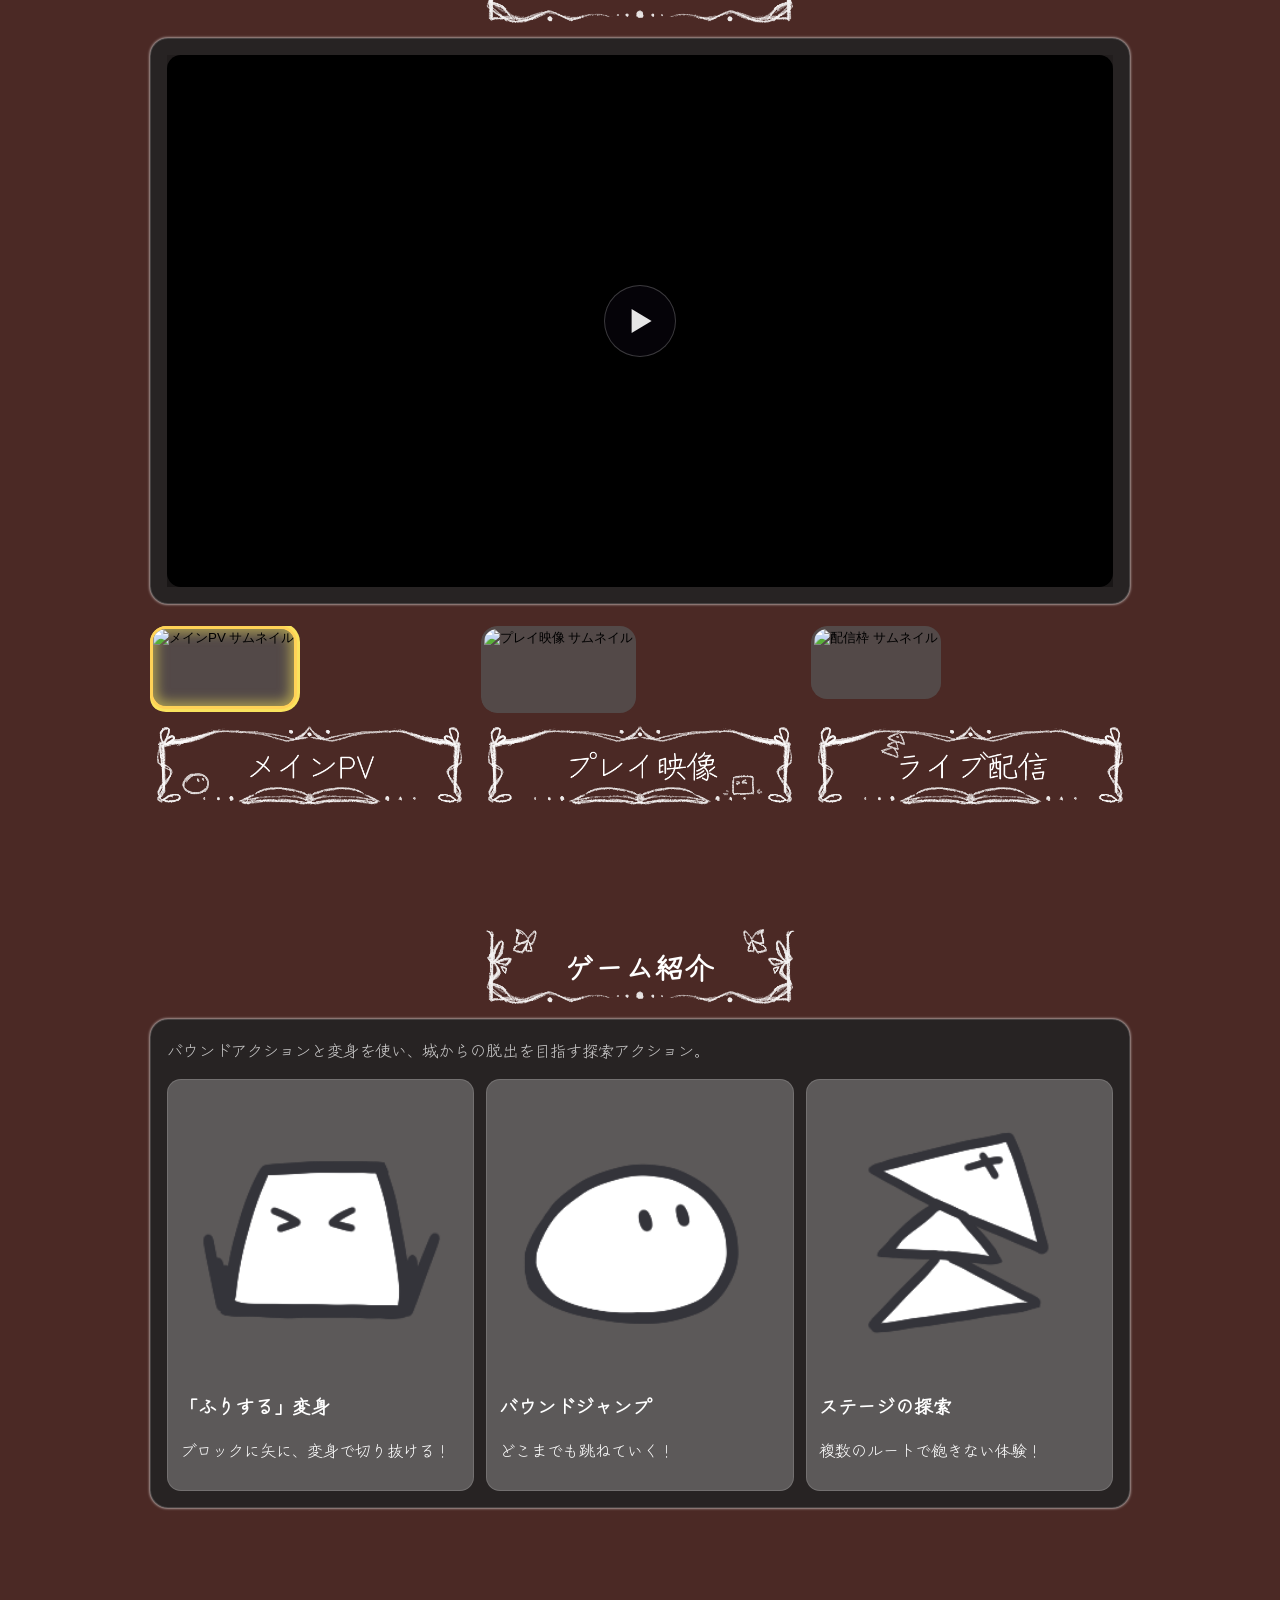
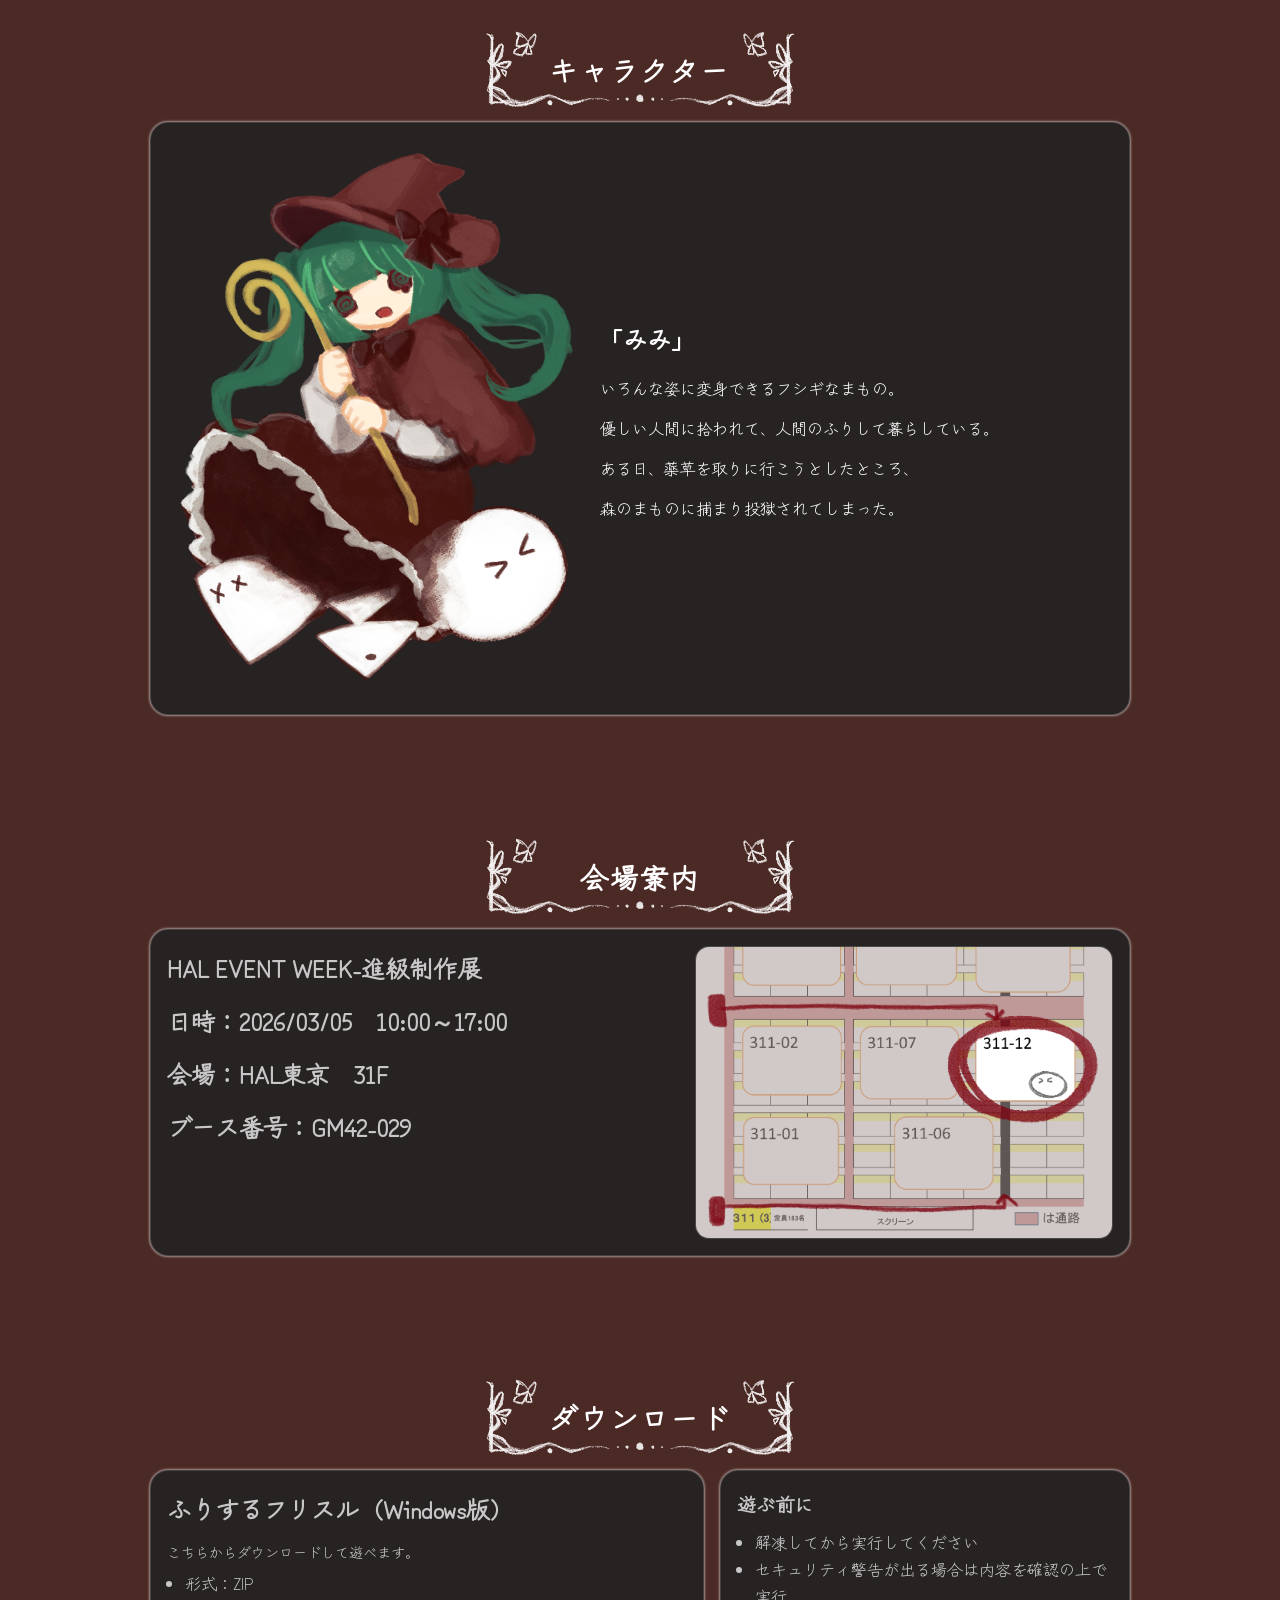
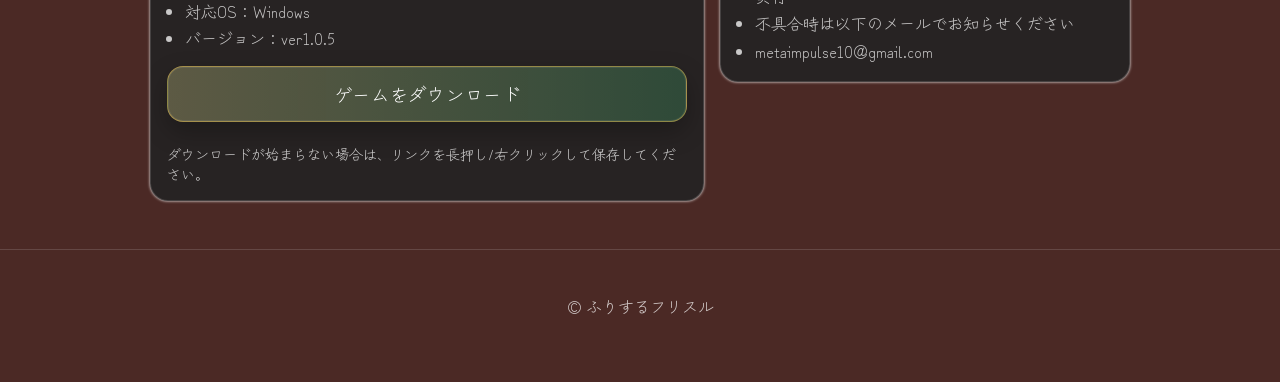
==== commit 70ac22f5: "・バージョン更新" ====
--- a/index.html
+++ b/index.html
@@ -313,13 +313,13 @@
                 <ul class="download-meta">
                   <li>形式：ZIP</li>
                   <li>対応OS：Windows</li>
-                  <li>バージョン：ver1.0.3</li>
+                  <li>バージョン：ver1.0.5</li>
                 </ul>
               </div>
 
               <div class="download-card__actions">
                 <a class="download-btn"
-                  href="https://github.com/planetalize/Furisuru_Pages/releases/latest/download/Furisuru_ver1.0.3.zip"
+                  href="https://github.com/planetalize/Furisuru_Pages/releases/latest/download/Furisuru_ver1.0.5.zip"
                   target="_blank" rel="noopener">
                   ゲームをダウンロード
                 </a>
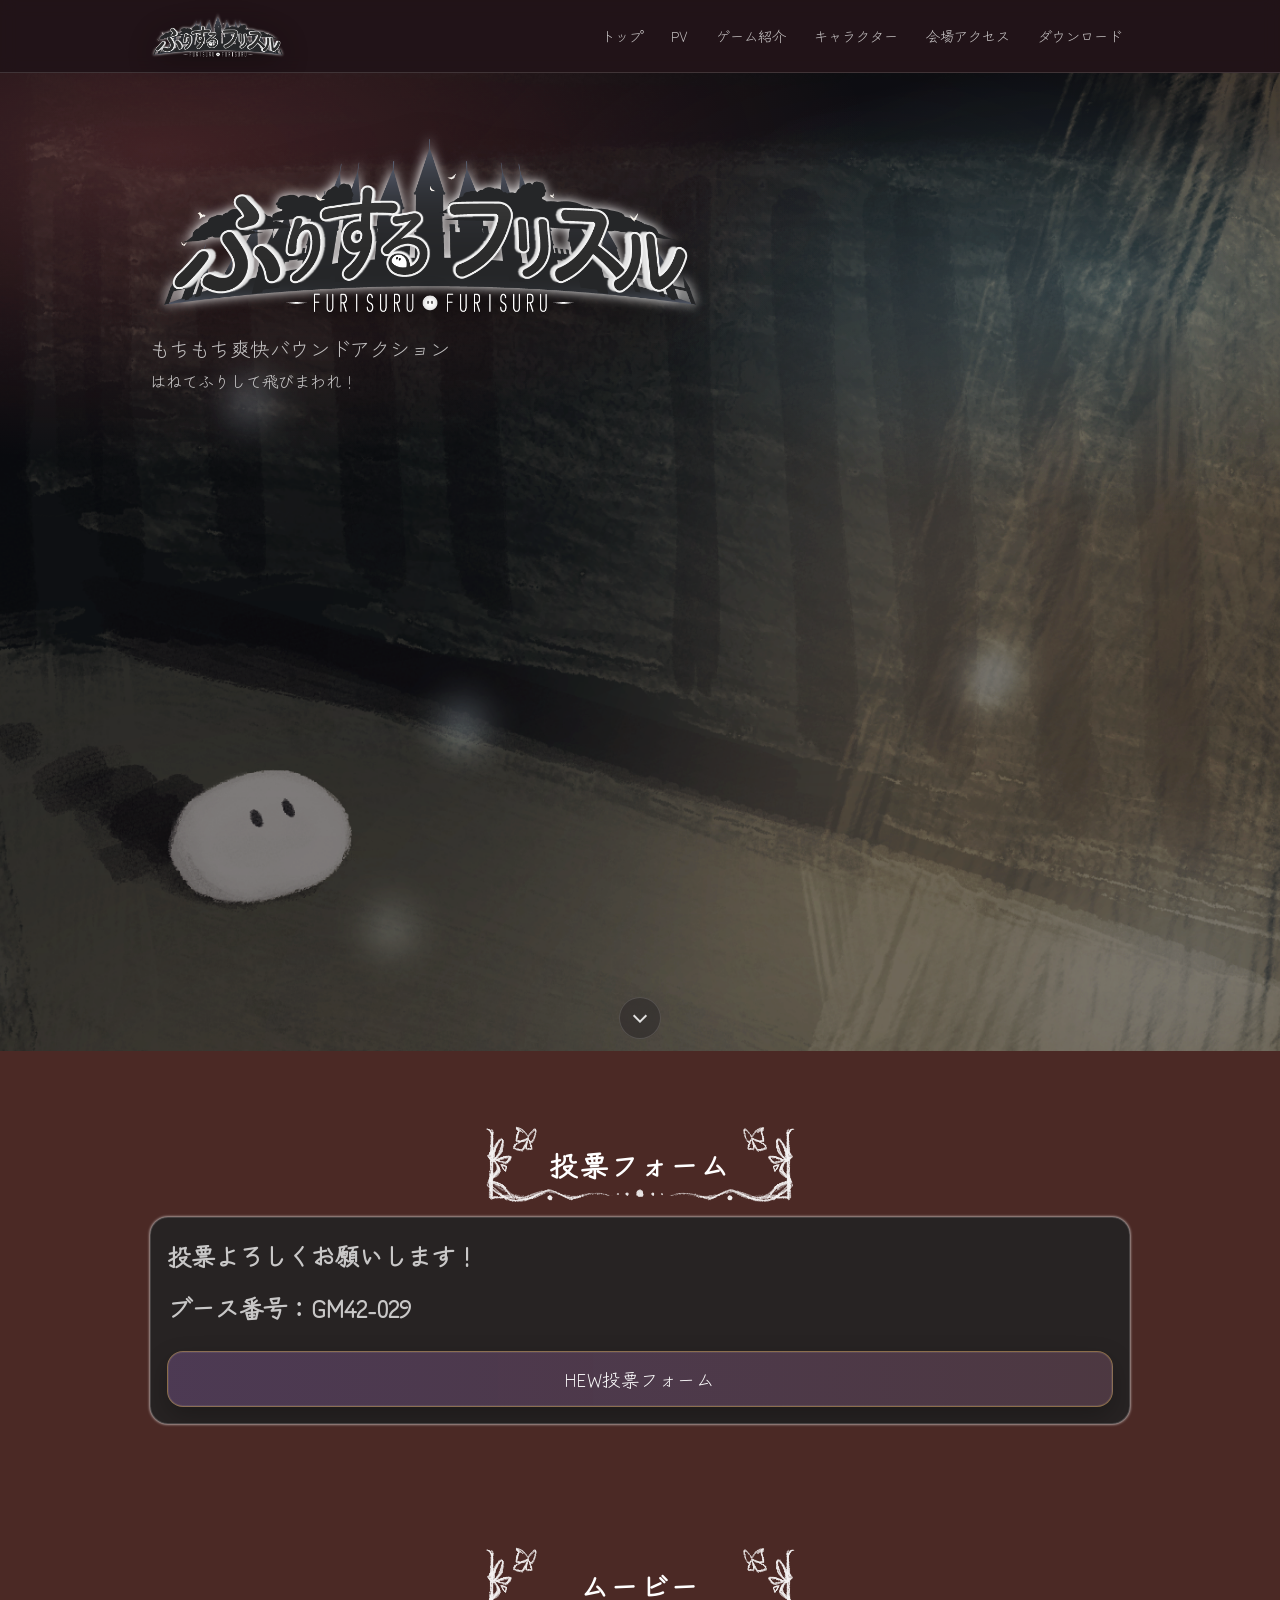
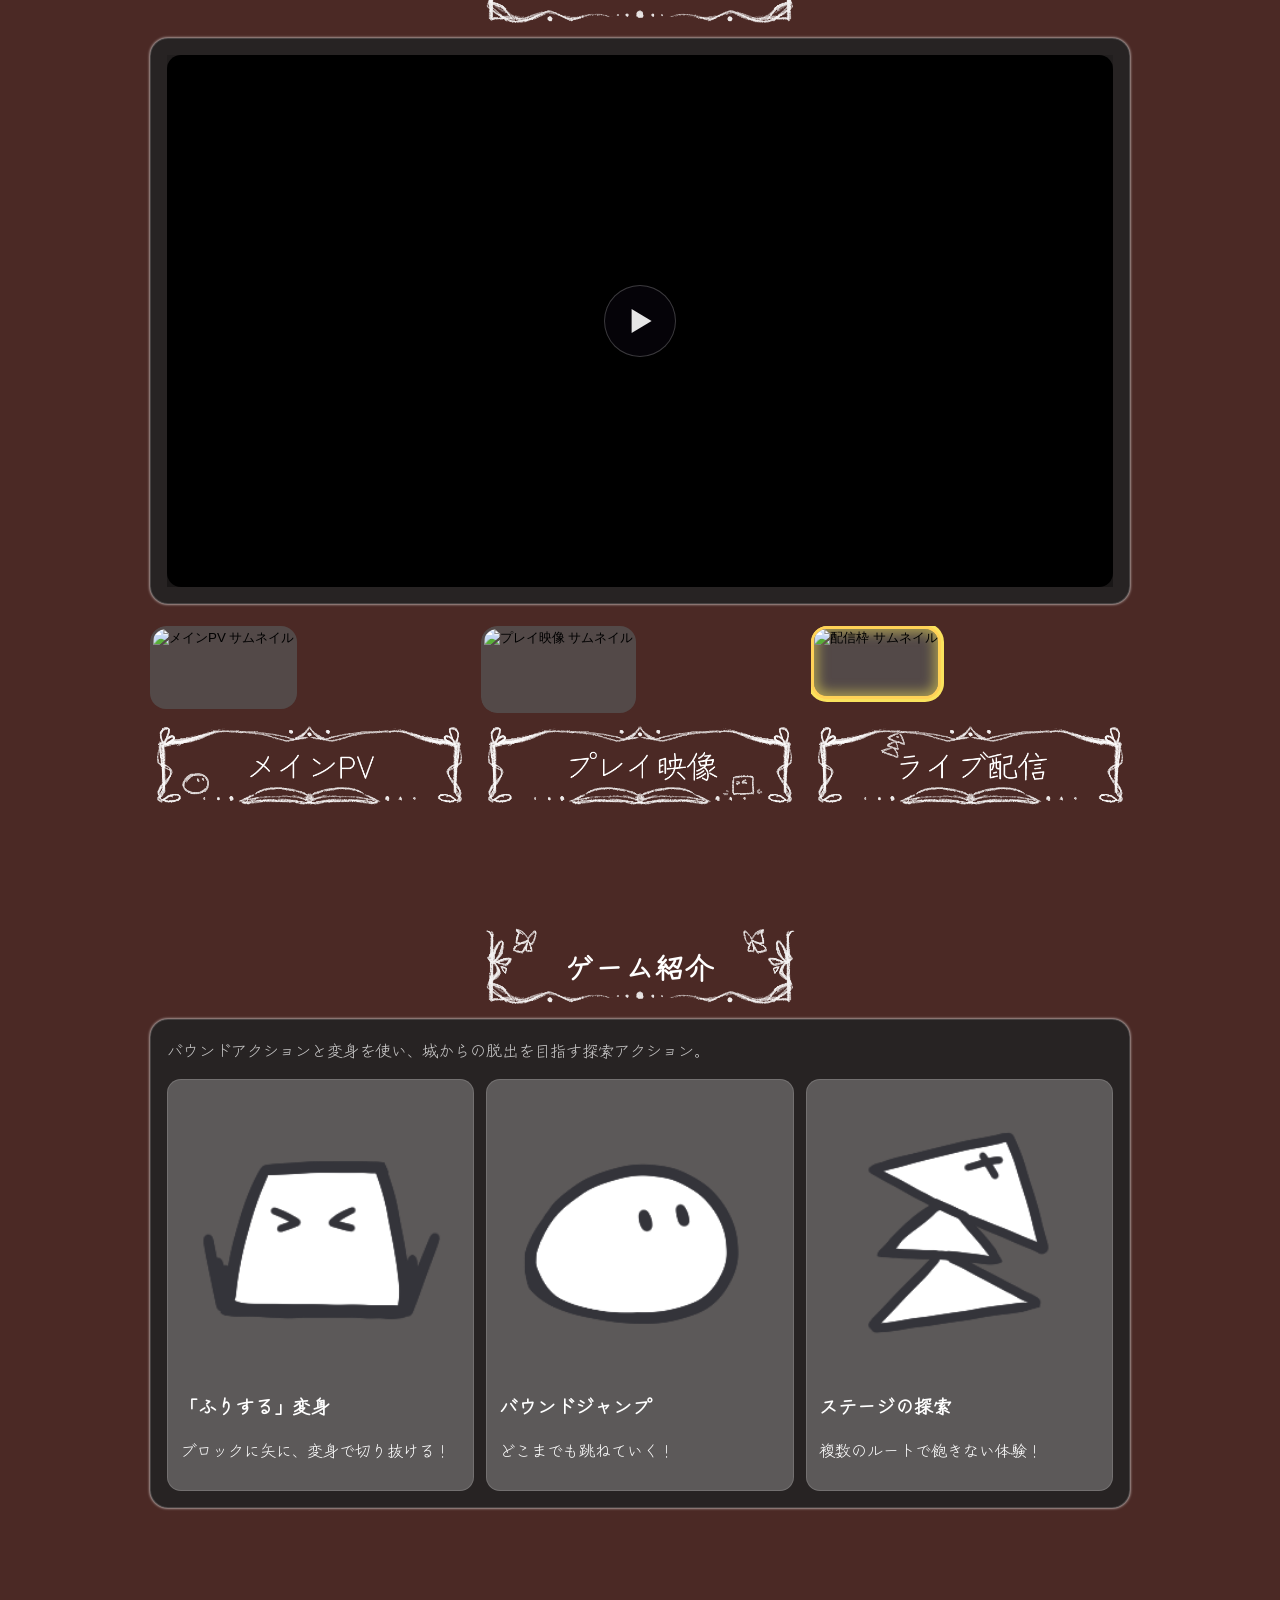
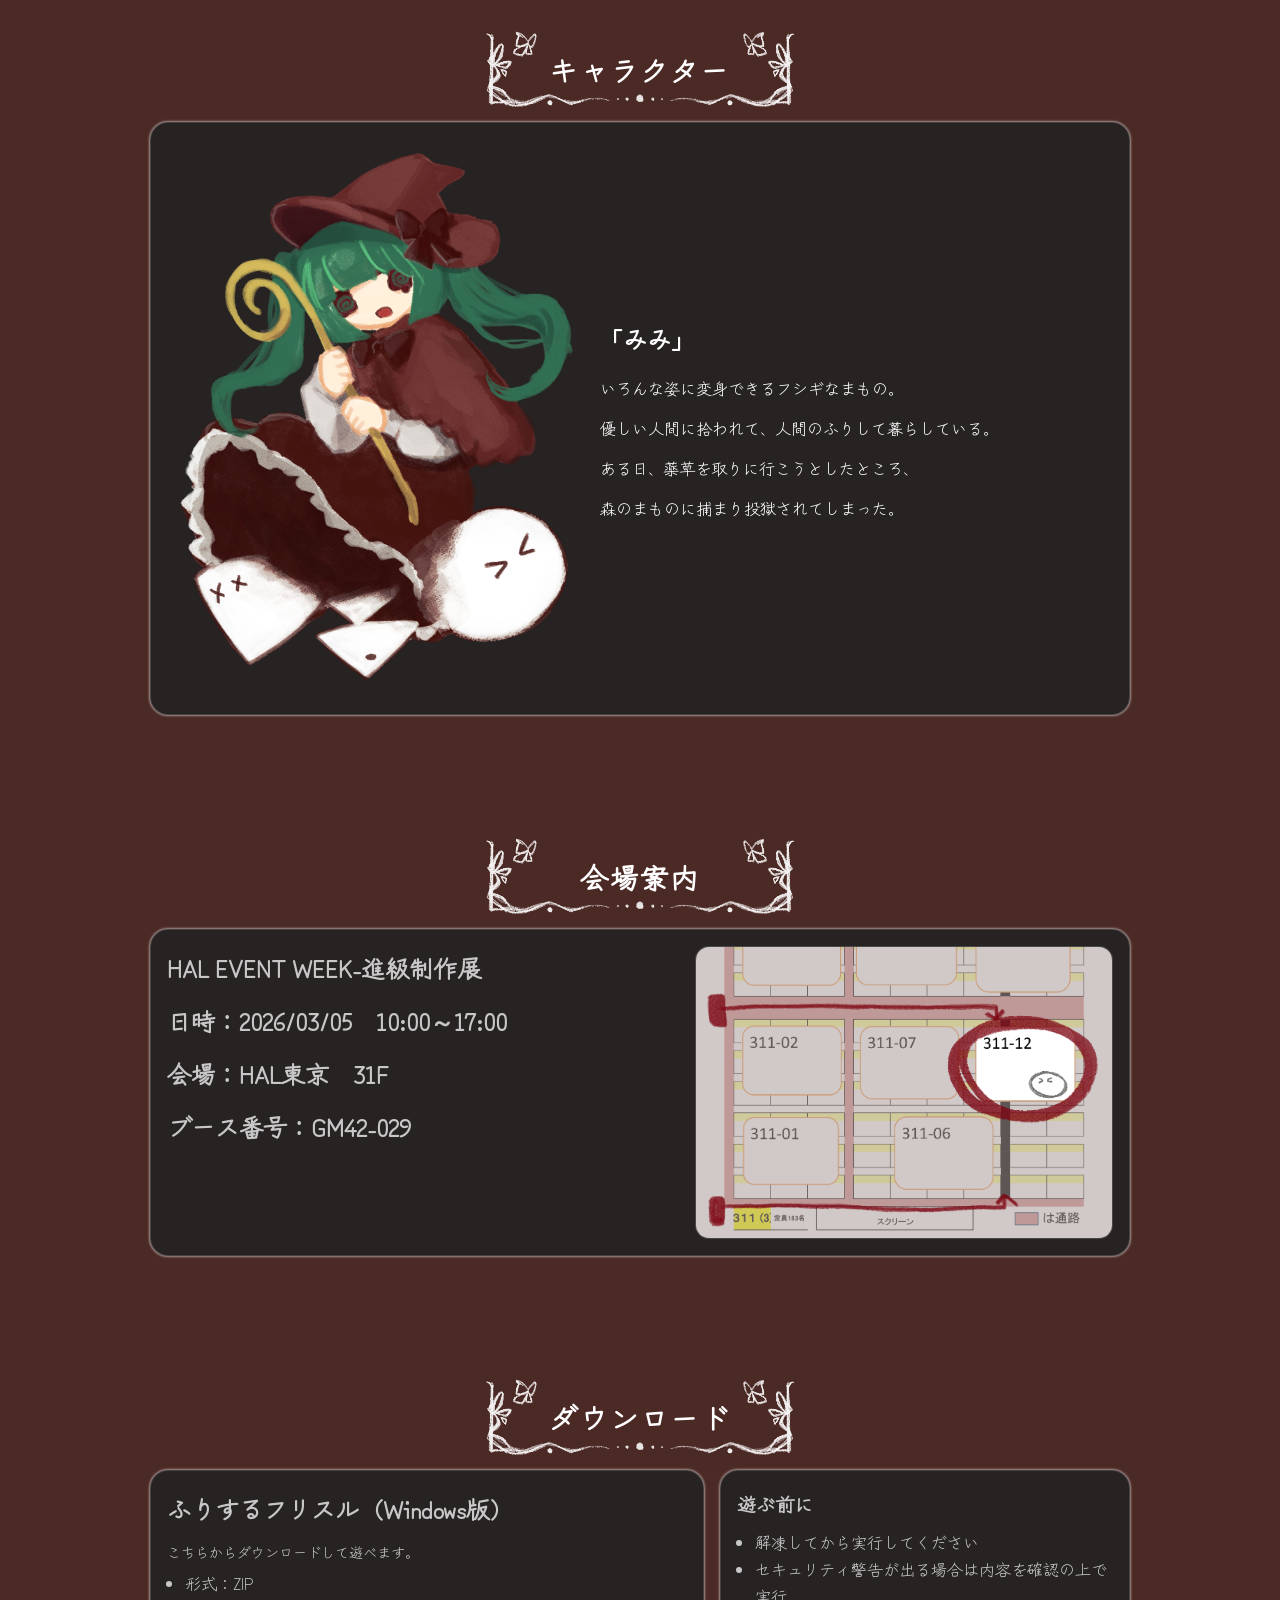
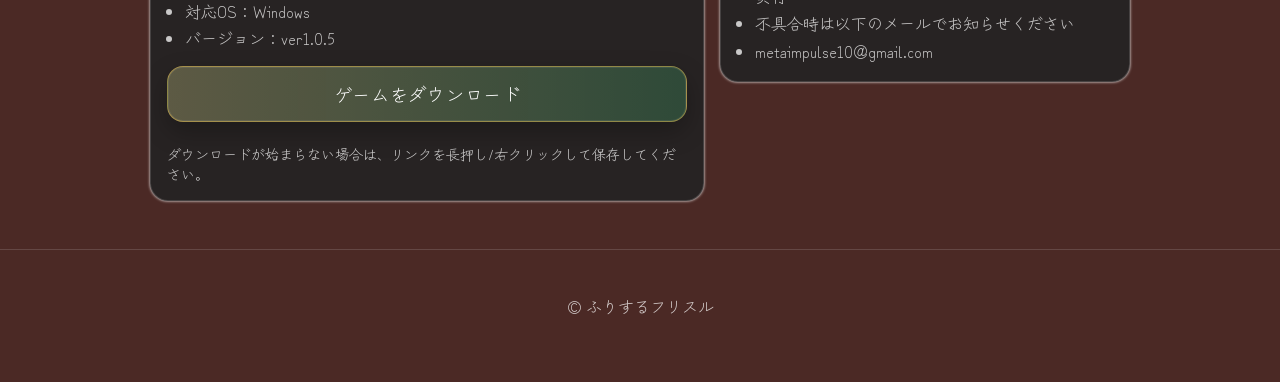
==== commit ec73ec09: "・配信枠更新" ====
--- a/index.html
+++ b/index.html
@@ -102,11 +102,11 @@
 
     <div class="card pv-card">
       <!-- メインプレイヤー -->
-      <div class="pv-player" data-current="k9iTbm3f8bg">
+      <div class="pv-player" data-current="htgd2StqLcw">
         <div class="video__frame pv-embed">
           <iframe
             id="pvPlayer"
-            src="https://www.youtube.com/embed/k9iTbm3f8bg?rel=0&modestbranding=1&playsinline=1"
+            src="https://www.youtube.com/embed/htgd2StqLcw?rel=0&modestbranding=1&playsinline=1"
             title="ふりするフリスル PV"
             loading="lazy"
             allow="accelerometer; autoplay; clipboard-write; encrypted-media; gyroscope; picture-in-picture; web-share"
